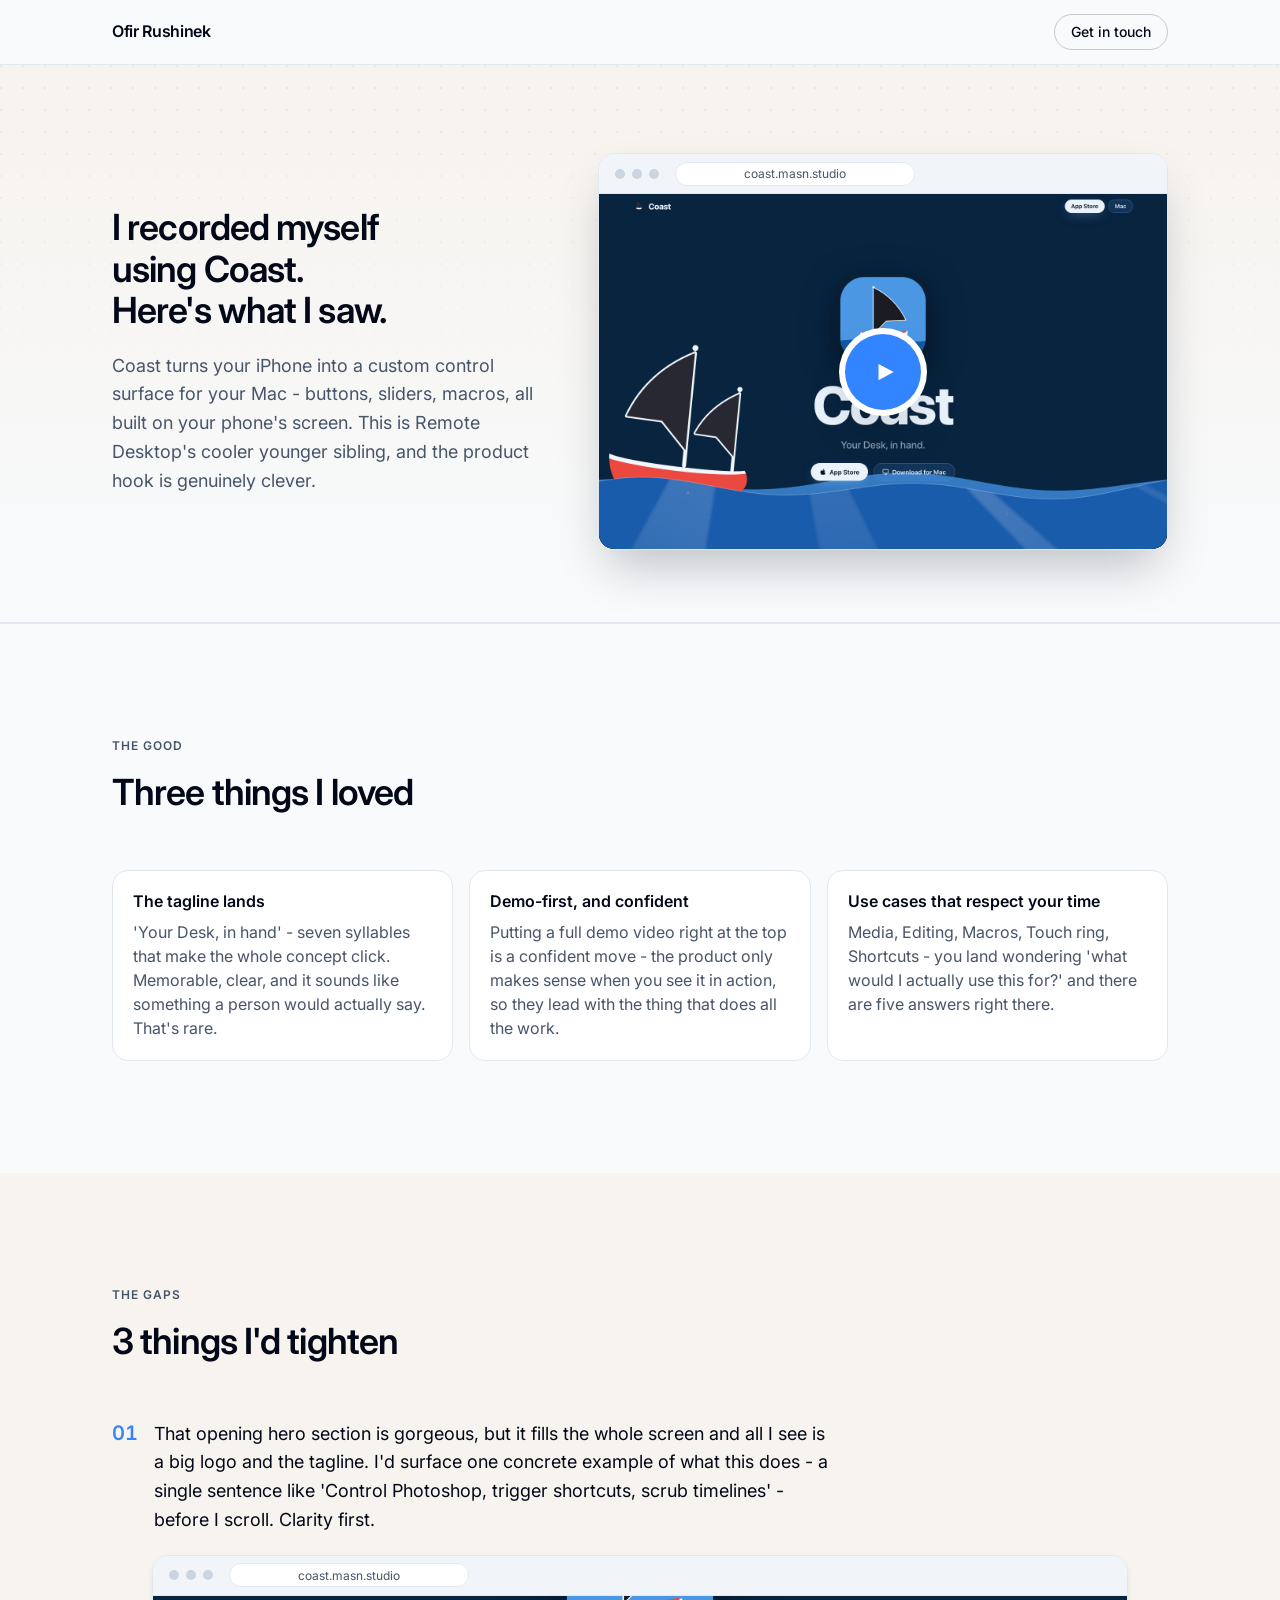
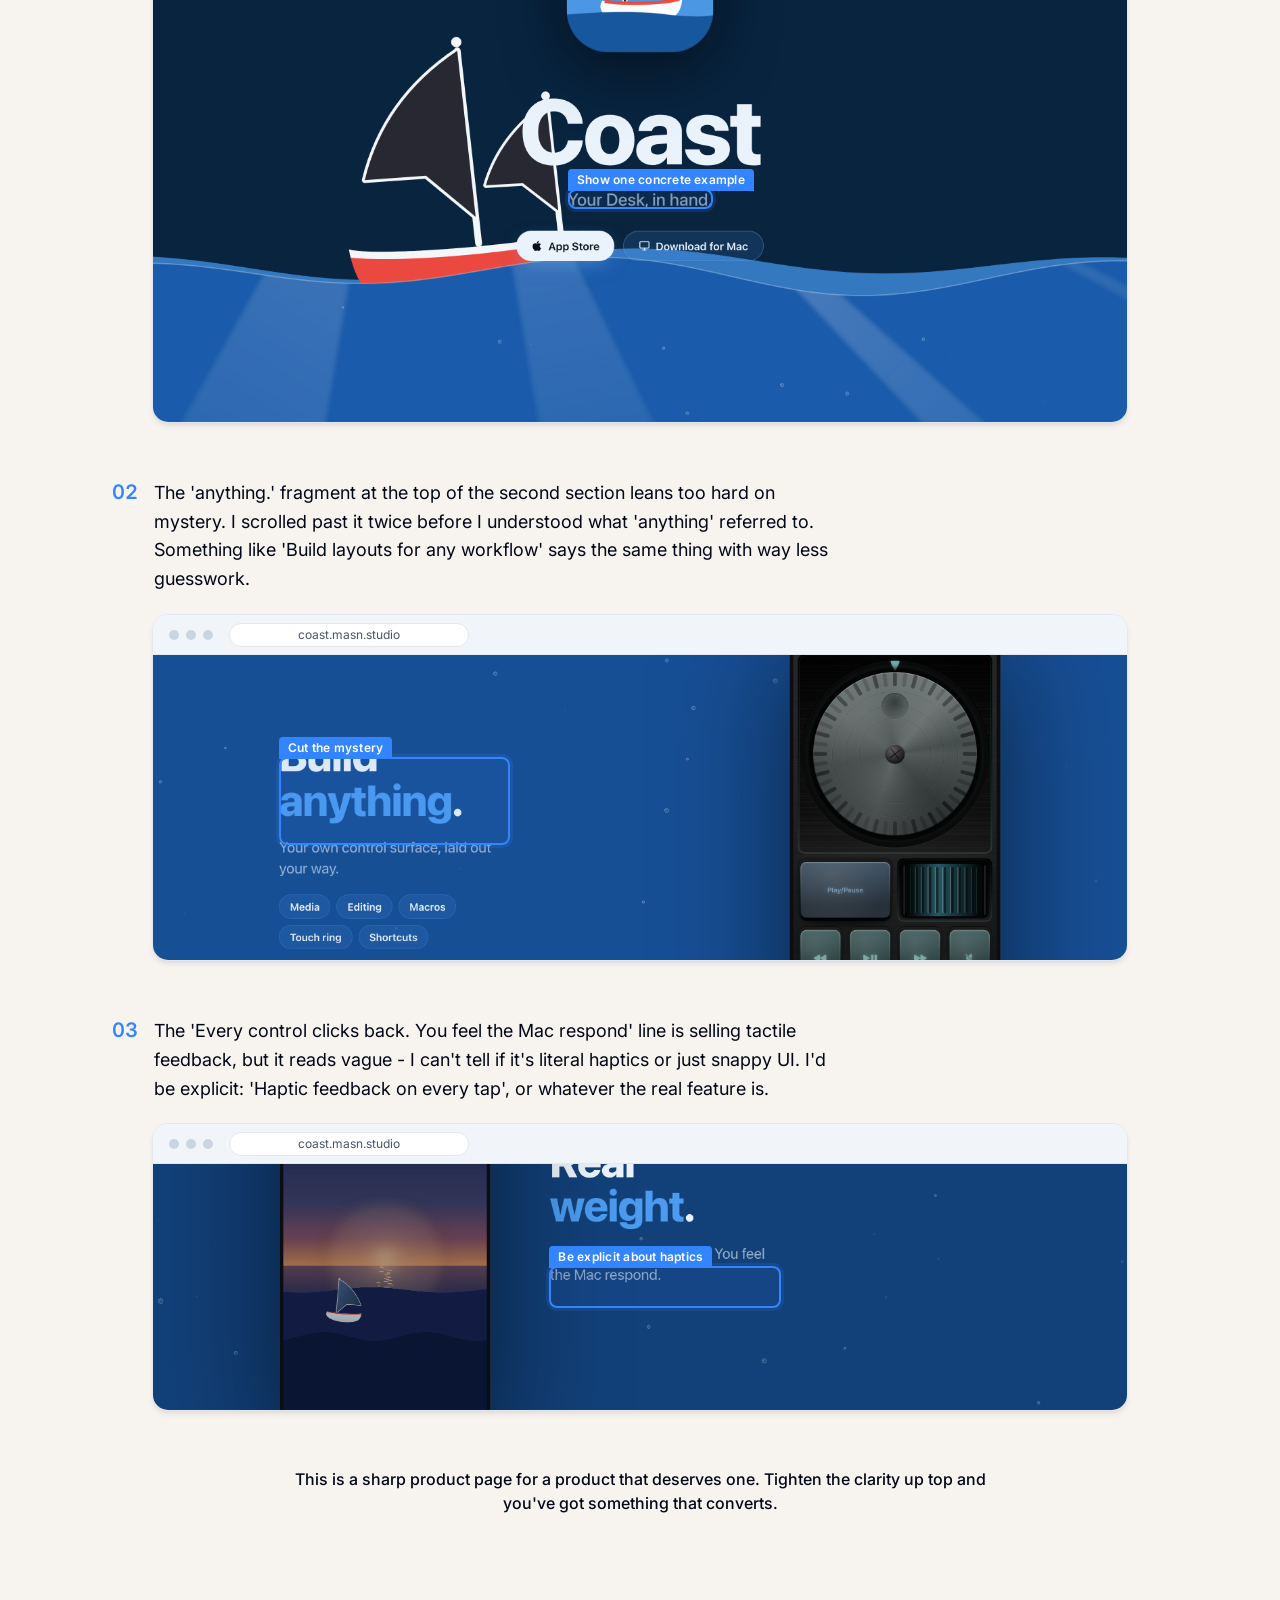
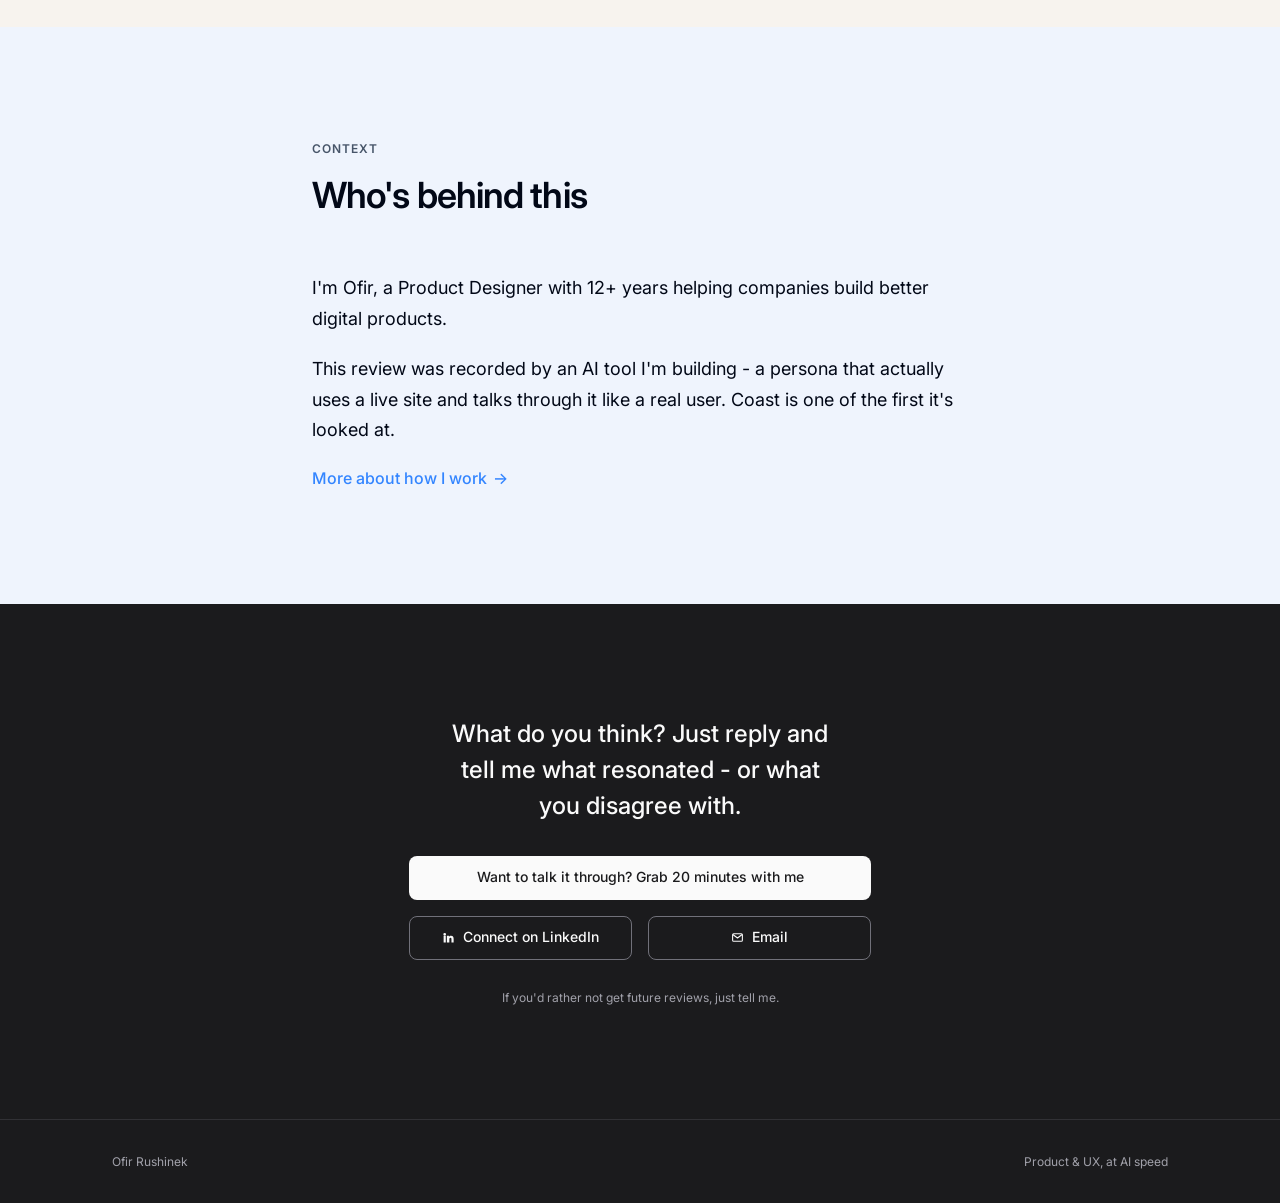
==== r/coast/index.html @ c217edcd "Add Coast UX review page (r/coast) - PersonAi outreach lead 3 Co-Authored-By: Claude Opus 4.8 <norep" ====
<!DOCTYPE html>
<html lang="en">
<head>
<meta charset="UTF-8">
<meta name="viewport" content="width=device-width, initial-scale=1.0">
<meta name="robots" content="noindex, nofollow">
<title>A UX review for Coast - Ofir Rushinek</title>
<meta name="description" content="I recorded myself using Coast. Three things working, three I'd tighten. A short UX review from Ofir Rushinek.">
<meta name="theme-color" content="#F8FAFC">
<link rel="preconnect" href="https://fonts.googleapis.com">
<link rel="preconnect" href="https://fonts.gstatic.com" crossorigin>
<!-- Inter: the Glimps design system typeface (design-system.md, sec. 2.1) -->
<link href="https://fonts.googleapis.com/css2?family=Inter:wght@400;500;600&display=swap" rel="stylesheet">
<!-- The one shared design system. This page adds NO new tokens - every value
     below comes from styles.css :root. -->
<link rel="stylesheet" href="/styles.css?v=202607281529">

<!-- ==========================================================================
     REVIEW-PAGE COMPOSITION (pixelsperson.com/r/<company>)
     Scoped, additive CSS. It composes existing components and tokens only:
       - .site-header / .site-footer / .section / .section-head / .eyebrow
         / .btn / .browser frame  reused as-is from styles.css
       - the annotation callout is built entirely from --accent, --radius-*,
         --shadow-*, --text-caption and color-mix on --accent. No raw hex,
         no new color, no new vocabulary. It reads as a Figma frame-selection:
         an accent-outlined region with a small filled label tag at its corner.
     ========================================================================== -->
<style>
/* ---- HERO (single column - no art variant of the main .hero) ------------- */
.review-hero {
  position: relative;
  padding: 88px 0 72px;
  background:
    linear-gradient(180deg, var(--tone-warm), var(--background)),
    var(--background);
  border-bottom: 1px solid var(--border);
}
.review-hero::before {
  content: "";
  position: absolute;
  inset: 0;
  background-image: var(--dots);
  background-size: 22px 22px;
  -webkit-mask-image: linear-gradient(180deg, #000 0%, transparent 70%);
          mask-image: linear-gradient(180deg, #000 0%, transparent 70%);
  pointer-events: none;
}
.review-hero .wrap { position: relative; }

/* Two-column hero: copy left, the maker's own homepage (browser-framed) right.
   Composes the existing .shot browser-frame vocabulary - no new tokens. */
.hero-grid {
  display: grid;
  grid-template-columns: minmax(0, 0.86fr) minmax(0, 1.14fr);
  gap: 56px;
  align-items: center;
}
.rh-copy { min-width: 0; }
.review-hero h1 {
  /* Sized to its OWN 430px copy column (0.86fr of the hero grid), not the main
     site hero's 52px. At 52px the unit "using <Company>." renders ~470px and
     cannot break cleanly inside 430px, which is the ragged wrap Ofir saw.
     Capped at --text-display (36px), floored at --text-h1 (24px) for phones -
     both existing tokens, zero new tokens. */
  font-size: clamp(var(--text-h1), 6vw, var(--text-display));
  line-height: 1.15;
  letter-spacing: -0.025em;
  font-weight: 600;
  margin: 0 0 20px;
  max-width: 22ch;
}
/* Deterministic headline break, company-name-independent:
   "using <Company>." is ONE unbreakable unit, so sentence 1 always resolves to
   "I recorded myself" / "using <Company>." - never a lone "using" or a lone
   name. The <br> in the markup then keeps "Here's what I saw." on its own line
   at every width. No reliance on text-wrap:balance (unreliable across the
   inline span). Holds for any name that fits the column at 36px (~24 chars). */
.review-hero h1 .hd-unit { white-space: nowrap; }
.review-hero .rh-sub {
  font-size: var(--text-body-lg);
  line-height: 1.6;
  color: var(--foreground-secondary);
  margin: 0;
}
/* review-hero-scoped names: styles.css already binds .hero-copy/.hero-art to
   grid-area on the main site's hero, so this page uses its own prefix. */
.rh-art { min-width: 0; }
.rh-art .shot { margin: 0; box-shadow: var(--shadow-2xl); }

/* HERO VIDEO: the maker's own homepage is the poster (still framed in the
   coast.masn.studio browser chrome), and pressing play reveals the review.
   Reuses the .shot browser frame + the click-to-play .player-ui composition
   below - no new tokens. home.png (2880x1800) and session-voiced.mp4 (1440x900)
   share the same 16:10 ratio, so cover never crops the poster. */
.hero-canvas { aspect-ratio: 16 / 10; background: var(--modal-bg); }
.hero-video {
  position: absolute; inset: 0;
  width: 100%; height: 100%;
  object-fit: cover;
  object-position: top center;
  background: var(--modal-bg);
  display: block;
}
/* No dark scrim at rest: the poster shows the maker's clean homepage exactly.
   The play button carries its own contrast (accent disc + white ring), so it
   reads on light imagery without washing the poster. */
.shot.is-playing .player-ui { opacity: 0; pointer-events: none; }

/* ---- THREE THINGS I LOVED: three clean tiles ----------------------------- */
/* A row of 3 equal cards, each carrying a title + description. No selection
   state, no preview, no annotation - just three clean statements. Reuses the
   .section-head / card vocabulary and existing type tokens. Zero new tokens. */
.tile-row {
  display: grid;
  grid-template-columns: repeat(3, minmax(0, 1fr));
  gap: 16px;
}
.tile {
  display: flex;
  flex-direction: column;
  gap: 8px;
  background: var(--card);
  border: 1px solid var(--border);
  border-radius: var(--radius-lg);
  padding: 20px;
}
.tile-title {
  font-size: var(--text-h3);
  font-weight: 600;
  line-height: 1.3;
  color: var(--foreground);
}
.tile-desc {
  font-size: var(--text-body);
  line-height: 1.5;
  color: var(--foreground-secondary);
}

/* ---- 3 THINGS I'D TIGHTEN: stacked annotated screenshots (centerpiece) --- */
.fix { margin-top: 56px; }
.fix:first-of-type { margin-top: 0; }
.fix-head {
  display: flex;
  align-items: baseline;
  gap: 16px;
  margin-bottom: 20px;
  max-width: 720px;
}
.fix-num {
  font-size: var(--text-h2);
  font-weight: 600;
  color: var(--accent);
  font-variant-numeric: tabular-nums;
  flex: none;
  line-height: 1.2;
}
/* Each tighten block renders the reviewer's single paragraph next to its number,
   then the annotated screenshot beneath. One paragraph per item - no secondary
   "why/fix" notes - so the fix-copy carries just the review sentence at
   --text-body-lg. Reuses existing type tokens only. */
.fix-copy p {
  margin: 0;
  font-size: var(--text-body-lg);
  line-height: 1.6;
  color: var(--foreground);
}
/* Closing verdict for the tighten section: one centred statement, one step down
   from the section h2, at --text-h3. Reuses existing type tokens - no new
   tokens, no new colour. */
.fix-closing {
  margin: 56px auto 0;
  max-width: 720px;
  text-align: center;
  font-size: var(--text-h3);
  font-weight: 500;
  line-height: 1.5;
  color: var(--foreground);
}

/* the screenshot frame reuses the .browser vocabulary (bar + shot). */
.shot {
  position: relative;
  background: var(--card);
  border: 1px solid var(--border);
  border-radius: var(--radius-lg);
  box-shadow: var(--shadow-md);
  overflow: hidden;
}
.shot-bar {
  display: flex;
  align-items: center;
  gap: 16px;
  height: 40px;
  padding: 0 16px;
  background: var(--tone-neutral);
  border-bottom: 1px solid var(--border);
}
.shot-dots { display: inline-flex; gap: 7px; flex: none; }
.shot-dots i {
  width: 10px; height: 10px;
  border-radius: var(--radius-full);
  background: var(--line);
}
.shot-url {
  flex: 1;
  max-width: 240px;
  height: 24px;
  display: inline-flex;
  align-items: center;
  justify-content: center;
  padding: 0 12px;
  background: var(--card);
  border: 1px solid var(--border);
  border-radius: var(--radius-full);
  font-size: var(--text-caption);
  color: var(--foreground-secondary);
}
.shot-canvas { position: relative; line-height: 0; }
.shot-canvas img { display: block; width: 100%; height: auto; }

/* THE ANNOTATION CALLOUT. Accent-outlined region + a filled corner label,
   the way a selected frame reads in Figma. Region fill and outer ring are
   color-mix on --accent so no raw color enters the page. */
.annot {
  position: absolute;
  border: 2px solid var(--accent);
  border-radius: var(--radius-md);
  background: color-mix(in srgb, var(--accent) 8%, transparent);
  box-shadow: 0 0 0 3px color-mix(in srgb, var(--accent) 14%, transparent);
}
.annot-label {
  position: absolute;
  top: 0;
  left: -2px;
  transform: translateY(-100%);
  display: inline-flex;
  align-items: center;
  height: 22px;
  padding: 0 9px;
  background: var(--accent);
  color: var(--primary-foreground);
  font-size: var(--text-caption);
  font-weight: 600;
  letter-spacing: 0.02em;
  white-space: nowrap;
  border-radius: var(--radius-sm) var(--radius-sm) 0 0;
}

/* ---- WHO'S BEHIND THIS ---------------------------------------------------- */
.who-body p {
  font-size: var(--text-body-lg);
  line-height: 1.7;
  color: var(--foreground);
  margin: 0 0 20px;
  max-width: 62ch;
}
.who-link {
  display: inline-flex;
  align-items: center;
  gap: 6px;
  font-size: var(--text-body);
  font-weight: 500;
  color: var(--accent);
  text-decoration: none;
}
.who-link:hover { text-decoration: underline; }

/* ---- CLICK-TO-PLAY OVERLAY (shared by the hero video) --------------------- */
/* The overlay is a real button: full-bleed click target over the poster. */
.player-ui {
  position: absolute; inset: 0;
  display: flex;
  flex-direction: column;
  align-items: center;
  justify-content: center;
  gap: 16px;
  z-index: 1;
  width: 100%;
  border: 0;
  margin: 0;
  padding: 0;
  background: transparent;
  -webkit-appearance: none;
          appearance: none;
  cursor: pointer;
  color: inherit;
  font: inherit;
  transition: opacity 160ms ease;
}
.play-btn {
  width: 76px; height: 76px;
  border-radius: var(--radius-full);
  background: var(--accent);
  display: inline-flex;
  align-items: center;
  justify-content: center;
  /* white ring (--card) separates the accent disc from any content behind it
     on a light poster; --shadow-2xl gives soft depth. Reads clearly with no
     scrim. No new tokens. */
  box-shadow: 0 0 0 6px var(--card), var(--shadow-2xl);
}
.play-btn svg { width: 26px; height: 26px; margin-left: 4px; }

/* ---- CLOSING CTA (dark, reuses the .contact surface family) --------------- */
/* Deliberate hierarchy, loudest to quietest:
     (1) .close-invite  - the reply invitation. It is TEXT, not a button, at the
         largest step on this surface (--text-h1), so it reads as an invitation
         to reply, not a click target.
     (2) the book-a-call button - PRIMARY, the SOLID variant (.btn-invert):
         --modal-text (#FAFAFA) fill, --modal-bg (#1B1B1D) text. This is the
         permanent main action, so it carries the loudest control weight on the
         block - the same white-on-dark primary the .contact surface uses.
     (3) the LinkedIn + Email buttons - SECONDARY, the OUTLINE variant
         (.btn-secondary), transparent fill over the dark band so the surface
         shows through, with a --modal-text-muted border and --modal-text label.
         Two real buttons in a row, one clear step below the solid primary.
     (4) .close-optout   - the quietest element: a fine-print opt-out note, but
         readable (--modal-text-secondary, ~7:1 on --modal-bg), not the near-
         invisible --modal-text-muted (4.0:1) it used before.
   Zero new tokens - .btn-invert, .btn-secondary and every colour here already
   exist in styles.css. */
.close-band { background: var(--modal-bg); }
.close-band .wrap { text-align: center; }
.close-invite {
  font-size: var(--text-h1);
  line-height: 1.5;
  color: var(--modal-text);
  margin: 0 auto;
  max-width: 26ch;
  font-weight: 500;
}
/* The column is fit-content and centred, and its children stretch to its width,
   so the solid primary and the secondary pair share ONE width and the whole
   block is centred as a group - identical to the main page's .contact-actions. */
.close-actions {
  display: flex;
  flex-direction: column;
  align-items: stretch;
  gap: 16px;
  width: fit-content;
  max-width: 100%;
  margin: 32px auto 0;
}
/* The two outline secondaries (LinkedIn + Email) sit in their own row beneath
   the solid primary as a 2-column equal grid: always the same width as each
   other, stretched to the shared width. Single column on narrow screens. */
.close-secondary {
  display: grid;
  grid-template-columns: 1fr 1fr;
  gap: 16px;
  width: 100%;
}
.close-optout {
  margin: 28px auto 0;
  font-size: var(--text-caption);
  line-height: 1.6;
  /* Was --modal-text-muted (#71717A, 4.0:1 on --modal-bg) - legible in theory
     but visually near-invisible as fine print. Stepped up to
     --modal-text-secondary (#A1A1AA, ~7:1) so it reads clearly, while still
     sitting a full step below the buttons as the quietest element. */
  color: var(--modal-text-secondary);
}

/* Dark-surface outline button + focus ring - same recolor precedent as
   .contact .btn-secondary in styles.css (one outline button, recoloured per
   surface, hover fills --modal-surface-hover instead of solid white so the
   primary/secondary hierarchy holds). The global focus ring (--ring #020817)
   is invisible on --modal-bg, so it is re-pointed to --modal-text here, exactly
   as the .contact surface already does. */
.close-band .btn-secondary {
  border-color: var(--modal-text-muted);
  color: var(--modal-text);
}
.close-band .btn-secondary:hover {
  background: var(--modal-surface-hover);
  border-color: var(--modal-text);
  color: var(--modal-text);
}
.close-band :focus-visible { outline-color: var(--modal-text); }

/* ---- RESPONSIVE ---------------------------------------------------------- */
@media (max-width: 860px) {
  /* hero art drops under the title, kept compact and left-aligned */
  .hero-grid { grid-template-columns: minmax(0, 1fr); gap: 36px; }
  .rh-art { max-width: 560px; }
}
@media (max-width: 620px) {
  .review-hero { padding: 64px 0 48px; }
  .hero-grid { gap: 28px; }
  .fix-head { flex-direction: row; gap: 12px; }
  .annot-label { height: 20px; font-size: 11px; padding: 0 7px; }
  /* tiles stack to a single column so the title + description stay readable */
  .tile-row { grid-template-columns: minmax(0, 1fr); gap: 12px; }
  /* the closing buttons stack full-width on phones, primary above the two
     secondaries in a single full-width column, matching the .contact action-row
     mobile treatment. width:auto lets the block fill the padded column. */
  .close-actions { align-items: stretch; gap: 12px; width: auto; }
  .close-secondary { grid-template-columns: 1fr; gap: 12px; }
  /* The book-a-call label is long; with the .btn default (white-space:nowrap +
     32px side padding) it exceeds the 288px content column at 320px. On narrow
     screens only, let it wrap and tighten the padding, keeping a 44px min tap
     height. Scoped to .close-band so the .btn component is unchanged elsewhere. */
  .close-band .btn {
    white-space: normal;
    height: auto;
    min-height: 44px;
    padding: 12px 24px;
    line-height: 1.3;
    text-align: center;
  }
}
</style>
</head>
<body>

<header class="site-header">
  <div class="wrap header-inner">
    <a class="wordmark" href="https://pixelsperson.com" style="text-decoration:none;color:inherit;">Ofir Rushinek</a>
    <a class="nav-cta" href="https://pixelsperson.com/#contact">Get in touch</a>
  </div>
</header>

<main>

<!-- ==========================================================================
     1. HEADER (personalized)
     ========================================================================== -->
<section class="review-hero">
  <div class="wrap">
    <div class="hero-grid">
      <div class="rh-copy">
        <h1>I recorded myself <span class="hd-unit">using Coast.</span><br>Here's what I saw.</h1>
        <p class="rh-sub">Coast turns your iPhone into a custom control surface for your Mac - buttons, sliders, macros, all built on your phone's screen. This is Remote Desktop's cooler younger sibling, and the product hook is genuinely clever.</p>
      </div>
      <div class="rh-art">
        <figure class="shot" id="reviewPlayer">
          <div class="shot-bar" aria-hidden="true">
            <span class="shot-dots"><i></i><i></i><i></i></span>
            <span class="shot-url">coast.masn.studio</span>
          </div>
          <div class="shot-canvas hero-canvas">
            <video class="hero-video" id="reviewVideo" playsinline preload="metadata"
                   poster="/assets/r/coast/home.png"
                   aria-label="The full UX review recording of Coast">
              <source src="/assets/r/coast/session-voiced.mp4" type="video/mp4">
              Your browser can't play embedded video.
              <a href="/assets/r/coast/session-voiced.mp4">Download the recording</a>.
            </video>
            <button type="button" class="player-ui" id="reviewPlay" aria-label="Play the review of Coast">
              <span class="play-btn" aria-hidden="true">
                <svg viewBox="0 0 24 24" fill="var(--primary-foreground)"><path d="M6 4.5v15l14-7.5z"/></svg>
              </span>
            </button>
          </div>
        </figure>
      </div>
    </div>
  </div>
</section>

<!-- ==========================================================================
     2. THREE THINGS I LOVED - three clean tiles (title + description).
     No preview, no selection, no annotations.
     ========================================================================== -->
<section class="section pillars">
  <div class="wrap">
    <div class="section-head">
      <p class="eyebrow">The good</p>
      <h2>Three things I loved</h2>
    </div>
    <div class="tile-row">
      <div class="tile">
        <span class="tile-title">The tagline lands</span>
        <span class="tile-desc">'Your Desk, in hand' - seven syllables that make the whole concept click. Memorable, clear, and it sounds like something a person would actually say. That's rare.</span>
      </div>
      <div class="tile">
        <span class="tile-title">Demo-first, and confident</span>
        <span class="tile-desc">Putting a full demo video right at the top is a confident move - the product only makes sense when you see it in action, so they lead with the thing that does all the work.</span>
      </div>
      <div class="tile">
        <span class="tile-title">Use cases that respect your time</span>
        <span class="tile-desc">Media, Editing, Macros, Touch ring, Shortcuts - you land wondering 'what would I actually use this for?' and there are five answers right there.</span>
      </div>
    </div>
  </div>
</section>

<!-- ==========================================================================
     3. THREE THINGS I'D TIGHTEN - the centerpiece.
     Each block = a real headless capture of coast.masn.studio with an
     accent-outlined region + corner label pointing at the exact area.
     ========================================================================== -->
<section class="section background">
  <div class="wrap">
    <div class="section-head">
      <p class="eyebrow">The gaps</p>
      <h2>3 things I'd tighten</h2>
    </div>

    <!-- Block 1: hero shows only logo + tagline -->
    <div class="fix">
      <div class="fix-head">
        <span class="fix-num">01</span>
        <div class="fix-copy">
          <p>That opening hero section is gorgeous, but it fills the whole screen and all I see is a big logo and the tagline. I'd surface one concrete example of what this does - a single sentence like 'Control Photoshop, trigger shortcuts, scrub timelines' - before I scroll. Clarity first.</p>
        </div>
      </div>
      <figure class="shot">
        <div class="shot-bar" aria-hidden="true">
          <span class="shot-dots"><i></i><i></i><i></i></span>
          <span class="shot-url">coast.masn.studio</span>
        </div>
        <div class="shot-canvas">
          <img src="/assets/r/coast/fix-hero.png" width="2880" height="1260" loading="lazy" decoding="async"
               alt="The Coast hero: a large boat logo and the 'Your Desk, in hand.' tagline above the App Store and Download for Mac buttons.">
          <span class="annot" style="left:42.6%;top:45.3%;width:14.9%;height:4.8%;">
            <span class="annot-label">Show one concrete example</span>
          </span>
        </div>
      </figure>
    </div>

    <!-- Block 2: the 'anything.' fragment -->
    <div class="fix">
      <div class="fix-head">
        <span class="fix-num">02</span>
        <div class="fix-copy">
          <p>The 'anything.' fragment at the top of the second section leans too hard on mystery. I scrolled past it twice before I understood what 'anything' referred to. Something like 'Build layouts for any workflow' says the same thing with way less guesswork.</p>
        </div>
      </div>
      <figure class="shot">
        <div class="shot-bar" aria-hidden="true">
          <span class="shot-dots"><i></i><i></i><i></i></span>
          <span class="shot-url">coast.masn.studio</span>
        </div>
        <div class="shot-canvas">
          <img src="/assets/r/coast/fix-anything.png" width="2880" height="902" loading="lazy" decoding="async"
               alt="The Coast 'Build anything.' section heading above 'Your own control surface, laid out your way.' and the Media, Editing, Macros, Touch ring, Shortcuts pills.">
          <span class="annot" style="left:12.9%;top:33.3%;width:23.8%;height:29.0%;">
            <span class="annot-label">Cut the mystery</span>
          </span>
        </div>
      </figure>
    </div>

    <!-- Block 3: the haptics line reads vague -->
    <div class="fix">
      <div class="fix-head">
        <span class="fix-num">03</span>
        <div class="fix-copy">
          <p>The 'Every control clicks back. You feel the Mac respond' line is selling tactile feedback, but it reads vague - I can't tell if it's literal haptics or just snappy UI. I'd be explicit: 'Haptic feedback on every tap', or whatever the real feature is.</p>
        </div>
      </div>
      <figure class="shot">
        <div class="shot-bar" aria-hidden="true">
          <span class="shot-dots"><i></i><i></i><i></i></span>
          <span class="shot-url">coast.masn.studio</span>
        </div>
        <div class="shot-canvas">
          <img src="/assets/r/coast/fix-haptics.png" width="2880" height="725" loading="lazy" decoding="async"
               alt="The Coast 'Real weight.' section with the line 'Every control clicks back. You feel the Mac respond.' beside a phone showing a sunset sailing scene.">
          <span class="annot" style="left:40.7%;top:41.4%;width:23.8%;height:17.3%;">
            <span class="annot-label">Be explicit about haptics</span>
          </span>
        </div>
      </figure>
    </div>

    <p class="fix-closing">This is a sharp product page for a product that deserves one. Tighten the clarity up top and you've got something that converts.</p>

  </div>
</section>

<!-- ==========================================================================
     4. WHO'S BEHIND THIS
     ========================================================================== -->
<section class="section who">
  <div class="wrap wrap-narrow">
    <div class="section-head">
      <p class="eyebrow">Context</p>
      <h2>Who's behind this</h2>
    </div>
    <div class="who-body">
      <p>I'm Ofir, a Product Designer with 12+ years helping companies build better digital products.</p>
      <p>This review was recorded by an AI tool I'm building - a persona that actually uses a live site and talks through it like a real user. Coast is one of the first it's looked at.</p>
      <a class="who-link" href="https://pixelsperson.com">More about how I work <span class="arrow" aria-hidden="true">&rarr;</span></a>
    </div>
  </div>
</section>

<!-- ==========================================================================
     5. SOFT CLOSE
     ========================================================================== -->
<section class="section close-band">
  <div class="wrap wrap-narrow">
    <p class="close-invite">What do you think? Just reply and tell me what resonated - or what you disagree with.</p>
    <div class="close-actions">
      <!-- BOOKING LINK (PRIMARY): Ofir's Calendly booking link. Solid white
           .btn-invert, on its own row. -->
      <a class="btn btn-invert" href="https://calendly.com/ofir-rushinek/productlab" target="_blank" rel="noopener">Want to talk it through? Grab 20 minutes with me</a>
      <!-- Two SECONDARY actions in a row beneath: transparent outline
           .btn-secondary on the dark band (LinkedIn + Email). -->
      <div class="close-secondary">
        <a class="btn btn-secondary" href="https://www.linkedin.com/in/ofirr/" target="_blank" rel="noopener noreferrer"><svg class="btn-ico" viewBox="0 0 24 24" fill="currentColor" aria-hidden="true"><path d="M4.98 3.5a2.5 2.5 0 1 1 0 5 2.5 2.5 0 0 1 0-5zM3 8.98h4V21H3zM9 8.98h3.83v1.64h.05c.53-1 1.84-2.06 3.79-2.06 4.05 0 4.8 2.67 4.8 6.14V21h-4v-5.44c0-1.3-.02-2.97-1.81-2.97-1.81 0-2.09 1.41-2.09 2.87V21H9z"/></svg>Connect on LinkedIn</a>
        <a class="btn btn-secondary" href="mailto:ofir.rushinek@gmail.com"><svg class="btn-ico" viewBox="0 0 24 24" fill="none" stroke="currentColor" stroke-width="2" stroke-linecap="round" stroke-linejoin="round" aria-hidden="true"><rect x="3" y="5" width="18" height="14" rx="2"/><path d="m4 7 8 6 8-6"/></svg>Email</a>
      </div>
    </div>
    <p class="close-optout">If you'd rather not get future reviews, just tell me.</p>
  </div>
</section>

</main>

<!-- Review player: click-to-play. At rest the video has NO native controls -
     only the poster (the maker's homepage) + the centered custom play button
     show. On first play the overlay hands off to native controls (scrubber,
     volume, fullscreen) so the viewer can drive playback; audio is on (not
     muted). No new tokens, no new markup vocabulary - the overlay is the same
     .player-ui composition. -->
<script>
(function () {
  var wrap = document.getElementById("reviewPlayer");
  var video = document.getElementById("reviewVideo");
  var btn = document.getElementById("reviewPlay");
  if (!wrap || !video || !btn) return;

  // Enable the native control bar only once playback has begun, so the at-rest
  // state stays poster + custom play button with no bottom control strip.
  function enableControls() { video.controls = true; }

  function start() {
    wrap.classList.add("is-playing");
    enableControls();
    var p = video.play();
    if (p && typeof p.catch === "function") { p.catch(function () {}); }
  }
  btn.addEventListener("click", start);
  video.addEventListener("play", function () {
    wrap.classList.add("is-playing");
    enableControls();
  });
})();
</script>

<footer class="site-footer">
  <div class="wrap footer-inner">
    <p>Ofir Rushinek</p>
    <p>Product &amp; UX, at AI speed</p>
  </div>
</footer>

</body>
</html>
---- styles.css ----
/* ==========================================================================
   pixelsperson.com - Ofir Rushinek / AI Product Acceleration Sprint
   Visual system: Glimps Design System v0.2 (see competitor-glimpse-tracker/design-system.md)
   Static page. No build step. No framework. Tokens mirrored by hand from
   Glimps src/index.css (HSL -> hex) so this file stays dependency free.

   Round 2 (2026-07-22): reading contrast raised, three-tone atmosphere palette
   added, illustrative motifs introduced. See section 1 notes.

   Round 3 (2026-07-22): BACKGROUND section added (see section 6.5). No new
   tokens, no new visual vocabulary - the section is built entirely out of
   components that already existed on this page. Section rhythm re-checked:
   hero warm-wash / pillars background / background warm / who cool /
   offer background / proof warm / contact dark. No adjacent pair of sections
   shares a background.

   Round 4 (2026-07-22): hero rebuilt as two equal columns above 1120px and
   given an animated graphic (section 5.5); one shared agent mark introduced
   and <use>d in four places (section 3); Background cut back and its two
   columns bound together (section 6.5); the three doors given a family of
   illustrations and shorter copy (section 7). Still zero new tokens: every
   value on this page comes from the token block below. The section rhythm is
   unchanged, so the no-adjacent-repeat check above still holds.
   ========================================================================== */

/* --------------------------------------------------------------------------
   1. TOKENS
   -------------------------------------------------------------------------- */
:root {
  /* --- Color: light surface (Glimps default mode) --- */
  --background: #F8FAFC;          /* Glimps --background  210 40% 98%   */
  --foreground: #020817;          /* Glimps --foreground  222.2 84% 4.9% */
  --card: #FFFFFF;                /* Glimps --card        0 0% 100%     */
  --secondary: #F1F5F9;           /* Glimps --secondary   210 40% 96.1% */
  --secondary-foreground: #0F172A;/* Glimps --secondary-foreground      */
  --muted: #F1F5F9;               /* Glimps --muted                     */
  --muted-foreground: #64748B;    /* Glimps --muted-foreground          */
  --border: #E2E8F0;              /* Glimps --border      214.3 31.8% 91.4% */
  --primary: #000000;             /* Glimps --primary     0 0% 0%       */
  --primary-foreground: #FFFFFF;  /* Glimps --primary-foreground        */
  --accent: #3385FF;              /* Glimps --accent      216 100% 60%  */
  --ring: #020817;                /* Glimps --ring                      */

  /* --- ADDED, round 2: reading-contrast token ------------------------------
     Glimps ships only two usable light-surface text values, --foreground
     (#020817, 19.4:1 on --background) and --muted-foreground (#64748B,
     4.7:1). Round 1 used --muted-foreground for body prose, which is the
     low-contrast grey Ofir rejected. The gap between the two is too big to
     hold a three-level text hierarchy, so one intermediate step is added.

     #475569 is Slate-600, the exact next step in the same Tailwind slate
     ramp that --muted-foreground (Slate-500) and --secondary-foreground
     (~Slate-900) already come from. 7.7:1 on --background: AA for body text
     at any size, AAA for large text.

     RULE ON THIS PAGE:
       --foreground            -> every heading and every paragraph of prose
       --foreground-secondary  -> supporting one-liners and small meta text
       --muted-foreground      -> NOT used for anything a visitor reads
                                  (kept defined only for token lineage)          */
  --foreground-secondary: #475569;

  /* --- ADDED, round 2: three-tone atmosphere -------------------------------
     Near-monochrome, carried across the whole page as surfaces only. These
     are never used for text and never for strokes.
       tone 1 = neutral (the existing Glimps --secondary)
       tone 2 = cool    (--accent, desaturated to a wash)
       tone 3 = warm    (paper, the only warm value in the system)              */
  --tone-neutral: #F1F5F9;
  --tone-cool: #EFF4FD;
  --tone-warm: #F7F3EE;
  --accent-wash: rgb(51 133 255 / 0.06);

  /* --- ADDED, round 2: line-work tokens ------------------------------------
     #CBD5E1 (Slate-300) was hardcoded twice in round 1 (.door:hover and
     .stage:hover border-color). Tokenized here and reused by the SVG art so
     the illustrations and the UI share one stroke vocabulary.                  */
  --line: #CBD5E1;                /* Slate-300 - structural strokes, hover borders */
  --line-strong: #94A3B8;         /* Slate-400 - emphasis strokes                  */

  /* --- Color: Dark Overlay Surface (Glimps --modal-* family, design-system.md sec.3)
         The one named dark pattern in Glimps. Reused here for the agent-system
         diagram and for the full-bleed contact close. --- */
  --modal-bg: #1B1B1D;            /* Glimps --modal-bg             240 5% 11%  */
  --modal-surface: #27272A;       /* Glimps --modal-surface        240 4% 16%  */
  --modal-surface-hover: #313135; /* Glimps --modal-surface-hover  240 4% 20%  */
  --modal-border: #313135;        /* Glimps --modal-border         240 4% 20%  */
  --modal-text: #FAFAFA;          /* Glimps --modal-text           0 0% 98%    */
  --modal-text-secondary: #A1A1AA;/* Glimps --modal-text-secondary 240 5% 65%  */
  --modal-text-muted: #71717A;    /* Glimps --modal-text-muted     240 4% 46%  */

  /* --- Radius: Glimps canonical 8px-grid scale (design-system.md sec.4) --- */
  --radius-xs: 2px;
  --radius-sm: 4px;
  --radius-md: 8px;    /* buttons, inputs, small tiles */
  --radius-lg: 16px;   /* cards, panels */
  --radius-xl: 32px;   /* reserved */
  --radius-full: 9999px;

  /* --- Shadows: Glimps scale (design-system.md sec.7) --- */
  --shadow-sm: 0 1px 2px 0 rgb(2 8 23 / 0.05);
  --shadow-md: 0 4px 6px -1px rgb(2 8 23 / 0.08), 0 2px 4px -2px rgb(2 8 23 / 0.06);
  --shadow-2xl: 0 25px 50px -12px rgb(2 8 23 / 0.25);

  /* --- Type: Glimps scale (design-system.md sec.2.2).
         --text-hero is the ONE added step: Glimps tops out at 36px Display and
         has no marketing surface. Raised in round 2 from a 42px ceiling to 52px
         so the hero carries the page. Everything else is on-scale.
         The h1's second sentence is NOT a token: it is 0.65 of whatever this
         resolves to, floored at --text-h1. See .hero-title .line-2. --- */
  --text-hero: clamp(30px, 4.9vw, 52px);
  --text-display: 36px;
  --text-h1: 24px;
  --text-h2: 20px;
  --text-h3: 16px;
  --text-body-lg: 18px;
  --text-body: 16px;
  --text-sm: 14px;
  --text-caption: 12px;

  /* --- Layout: Glimps uses max-w-7xl (1280px) for grid surfaces.
         1120 / 720 are added reading-width variants for prose. --- */
  --container: 1120px;
  --container-narrow: 720px;
  --pad-x: 16px;        /* Glimps px-4  */
  --pad-x-lg: 32px;     /* Glimps md:px-8 */

  /* --- Motion: Glimps default (design-system.md sec.8) --- */
  --ease: cubic-bezier(0, 0, 0.2, 1);   /* ease-out */
  --dur: 200ms;

  /* --- Texture: the one repeating background pattern on the page.
         Used on the hero and the contact close only. --- */
  --dots: radial-gradient(circle at 1px 1px, rgb(2 8 23 / 0.055) 1px, transparent 0);
  --dots-dark: radial-gradient(circle at 1px 1px, rgb(250 250 250 / 0.055) 1px, transparent 0);
}

/* --------------------------------------------------------------------------
   2. BASE
   -------------------------------------------------------------------------- */
*,
*::before,
*::after { box-sizing: border-box; }

html {
  scroll-behavior: smooth;
  -webkit-text-size-adjust: 100%;
}

body {
  margin: 0;
  font-family: 'Inter', ui-sans-serif, system-ui, -apple-system, BlinkMacSystemFont, 'Segoe UI', sans-serif;
  font-feature-settings: "rlig" 1, "calt" 1;
  font-size: var(--text-body);
  line-height: 1.6;
  color: var(--foreground);
  background: var(--background);
  -webkit-font-smoothing: antialiased;
  -moz-osx-font-smoothing: grayscale;
}

h1, h2, h3, h4 {
  margin: 0;
  font-weight: 600;                /* deliberate: no 700 anywhere on this page */
  letter-spacing: -0.025em;        /* Glimps tracking-tight */
  line-height: 1.2;
  color: var(--foreground);
}

p { margin: 0 0 16px; }
p:last-child { margin-bottom: 0; }

a { color: inherit; }

img { display: block; max-width: 100%; height: auto; }

:focus-visible {
  outline: 2px solid var(--ring);
  outline-offset: 2px;
  border-radius: var(--radius-sm);
}

/* --------------------------------------------------------------------------
   3. LAYOUT PRIMITIVES
   -------------------------------------------------------------------------- */
.wrap {
  width: 100%;
  max-width: var(--container);
  margin: 0 auto;
  padding: 0 var(--pad-x);
}

.wrap-narrow { max-width: var(--container-narrow); }

.section { padding: 112px 0; }

/* Section rhythm: the three tones alternate, so no adjacent pair of sections
   shares a background. That alternation replaces round 1's hairline dividers,
   which were what made the page read as a technical document. */
.pillars    { background: var(--background); border-top: 1px solid var(--border); }
.background { background: var(--tone-warm); }
.who        { background: var(--tone-cool); }
.offer      { background: var(--background); }
.proof      { background: var(--tone-warm); }
.contact    { background: var(--modal-bg); }

.section-head { margin-bottom: 56px; max-width: 720px; }

.section h2 {
  font-size: var(--text-display);
  margin: 0 0 16px;
}

.section-sub {
  font-size: var(--text-body-lg);
  line-height: 1.6;
  color: var(--foreground);
  max-width: 60ch;
  margin: 0;
}

/* Small uppercase label. The only remaining use of a lighter text value on the
   light surface, and it is a label, not reading text. */
.eyebrow {
  font-size: var(--text-caption);
  font-weight: 600;
  letter-spacing: 0.08em;
  text-transform: uppercase;
  color: var(--foreground-secondary);
  margin: 0 0 16px;
}

/* Glimps .badge-new pattern: rounded-full pill */
.badge {
  display: inline-flex;
  align-items: center;
  gap: 6px;
  border-radius: var(--radius-full);
  padding: 3px 12px;
  font-size: var(--text-caption);
  font-weight: 600;
  letter-spacing: 0.04em;
  text-transform: uppercase;
  background: var(--tone-neutral);
  color: var(--secondary-foreground);
}

/* Accent-dot variant. Same grammar as .hub-badge on the dark surface: the dot
   carries the accent, the label stays near-black. Deliberately NOT the
   accent-on-accent-wash form used in Glimps .badge-new - #3385FF text on a
   near-white fill is 3.3:1, which fails AA at 12px. The dot is decorative, so
   it can be accent without owing a contrast ratio. */
.badge-dot::before {
  content: "";
  width: 6px;
  height: 6px;
  border-radius: var(--radius-full);
  background: var(--accent);
  flex: none;
}

/* --- THE AGENT MARK (added round 4) ---------------------------------------
   One glyph, defined once as an SVG symbol at the top of index.html and
   <use>d in four places: the hero animation's prompt rows, the pillar-2 art,
   the third door illustration and the contact close. It draws entirely in
   currentColor, so the only thing each surface has to declare is a color.

   This replaced the anonymous 2.5px dot that used to sit in the pillar-2 and
   contact node pills. Those two surfaces were already using the identical
   pill vocabulary, so changing one and not the other would have split the
   node language in half - they move together.                                */
.sprite {
  position: absolute;
  width: 0;
  height: 0;
  overflow: hidden;
}

.agent-mark {
  width: 12px;
  height: 13px;
  flex: none;
  color: var(--line-strong);
}

.pillar-art svg    { color: var(--line-strong); }
.door-art svg      { color: var(--line-strong); }
.contact-motif svg { color: var(--modal-text-muted); }

/* --------------------------------------------------------------------------
   4. HEADER
   -------------------------------------------------------------------------- */
.site-header {
  position: sticky;
  top: 0;
  z-index: 20;
  background: color-mix(in srgb, var(--background) 82%, transparent);
  backdrop-filter: blur(12px);
  -webkit-backdrop-filter: blur(12px);
  border-bottom: 1px solid var(--border);
}

.header-inner {
  display: flex;
  align-items: center;
  justify-content: space-between;
  gap: 16px;
  height: 64px;
}

.wordmark {
  font-size: var(--text-h3);
  font-weight: 600;
  letter-spacing: -0.02em;
}

/* Glimps header icon-button family (design-system.md sec.10.3):
   h-9 (36px), rounded-full, 1px border at 20% foreground, transparent bg. */
.nav-cta {
  display: inline-flex;
  align-items: center;
  height: 36px;
  padding: 0 16px;
  font-size: var(--text-sm);
  font-weight: 500;
  text-decoration: none;
  border: 1px solid rgb(2 8 23 / 0.2);
  border-radius: var(--radius-full);
  background: transparent;
  transition: background var(--dur) var(--ease), border-color var(--dur) var(--ease);
  white-space: nowrap;
}

.nav-cta:hover {
  background: var(--muted);
  border-color: var(--foreground);
}

/* --------------------------------------------------------------------------
   5. HERO
   -------------------------------------------------------------------------- */
.hero {
  position: relative;
  overflow: hidden;
  padding: 128px 0 104px;
  /* warm tone, fading out downward, over the dot texture */
  background:
    var(--dots),
    linear-gradient(to bottom, var(--tone-warm) 0%, var(--background) 78%);
  background-size: 24px 24px, auto;
}

.hero::after {                     /* soft cool bloom behind the motif */
  content: "";
  position: absolute;
  top: -160px;
  right: -120px;
  width: 640px;
  height: 640px;
  border-radius: var(--radius-full);
  background: radial-gradient(circle, rgb(51 133 255 / 0.07) 0%, transparent 62%);
  pointer-events: none;
}

.hero-inner { position: relative; z-index: 1; }

/* --- HERO PROPORTIONS (round 6) ------------------------------------------
   Ofir, round 6: "It will be nice if the text occupies more space out of the
   width, so the animation will be a bit narrower."

   This supersedes round 4's two equal 492px columns. The 1120px container at
   32px padding leaves 1056px of content, minus the 72px gutter = 984px to
   share. The graphic column is now pinned at 440px and the copy column takes
   the remainder, a constant 544px. Because the container is capped, both are
   identical at every width from 1120px up - the columns never drift, exactly
   like the round-2 motif channel. Against a 1440px viewport that is 37.8%
   copy / 30.6% graphic.

   WHY 440px IS THE FLOOR, AND WHY IT IS EXPRESSED AS A FIXED TRACK RATHER
   THAN A RATIO. The wireframe's viewBox is 440 units wide, so at a 440px
   column it draws at exactly x1.000: every value in that SVG renders at the
   size it was authored at. Its 1-unit hairlines are exactly 1px, its 7-unit
   rail bars exactly 7px, its 5-unit tile bars exactly 5px, and the HTML
   prompt bar below it can be an integer 7px and be genuinely the same object
   as a rail bar rather than approximately one (see .bp-bar).

   Below 440px the drawing is being reduced: the hairlines go sub-pixel and
   the 5px tile bars fall to 4.5px and under, which is the point where the
   surface stops looking drawn and starts looking soft. Renders at 460 / 440 /
   420 / 400 / 380 / 360 / 340 were compared before choosing. It still reads
   as a product screen well below 440 - the stop is not "it breaks here", it
   is "this is the last width at which the drawing is at its authored size and
   the two bar systems are exactly equal". Going narrower buys the copy column
   40px and costs that. Not worth it.

   Split at 1120px rather than scaling the columns down: below that the
   container stops being capped and a two-column hero would squeeze both the
   headline and the graphic at the same time. Stacked is better there.

   The credibility strip spans the full width beneath both columns - three
   inline credentials cannot hold together in 544px either.                   */
@media (min-width: 1120px) {
  .hero-inner {
    display: grid;
    grid-template-columns: minmax(0, 1fr) 440px;
    grid-template-areas:
      "copy art"
      "cred cred";
    column-gap: 72px;
    align-items: center;
  }

  .hero-copy { grid-area: copy; }
  .hero-art  { grid-area: art; }
  .cred-bar  { grid-area: cred; }
}

.hero-title {
  font-size: var(--text-hero);
  line-height: 1.1;
  margin: 0 0 28px;
}

/* Two deliberate lines. Each sentence is its own block, so the two never
   interleave. Round 1 constrained the whole h1 with max-width:17ch and let
   the browser break wherever it landed, which is what produced the ragged
   one-word drop. Breaks are now explicit (see .hero-br); text-wrap:balance
   is kept only as insurance if the copy is later changed. */
/* Sentence-per-line headline treatment. Rule established on the h1 in round 2
   and reused by the Background h2 in round 3: let the browser wrap INSIDE a
   sentence, never between two. text-wrap:balance is insurance only, it cannot
   be relied on (Chrome drops it on any line containing an inline element). */
h1 .line,
h2 .line {
  display: block;
  text-wrap: balance;
}

/* ROUND 6 - THE SECOND SENTENCE STEPS DOWN.
   Ofir: "I want the text below to be a bit smaller. Therefore it will be more
   balanced, and the title will have more focus."

   The step is a RATIO, not a second type token: 0.65em resolves against the
   h1's own computed size, so the relationship between the two sentences is
   identical at every viewport and survives any future change to --text-hero
   without a second clamp to keep in sync. Same pattern the page already uses
   for .ai-mark's 0.42em highlight and 0.06em padding - a value that only
   means anything relative to the type it sits on.

   0.65 rather than a gentler step because the brief asked for an obvious
   hierarchy, and because it is what lets the sentence sit UNBROKEN on one
   line in the 544px column (480px + 6% fallback = 508px). A 0.8 step would
   have forced it back onto two lines and the headline would have read as two
   equal stanzas again.
   At 52px that is 33.8px, i.e. 52 / 33.8 / 18 down the hero. Weight already
   differs too (600 vs 400), so the hierarchy is carried on two axes.

   THE FLOOR IS A TOKEN, NOT AN INVENTED NUMBER. Pure em would keep shrinking
   with the clamp: at the 30px bottom of --text-hero, 0.65em is 19.5px, which
   is level with the 18px hero sub and the step stops meaning anything. Held
   at --text-h1 (24px), the smallest headline step on the scale, so on a phone
   the ratio compresses to ~0.8 - which is correct behaviour. There is not
   room for a 35% size step inside a 328px padded column.

   THE MARGIN IS NOT OPTICAL PADDING, IT REPAIRS A REVERSED GAP. Line-height
   is a multiple of font size, so once sentence two is 0.65em its leading
   collapses to 0.65 of sentence one's. The first render came out with 58px
   between the two WRAPPED lines of sentence one and only 43px between the two
   SENTENCES - a break inside a sentence reading as a bigger pause than the
   break between them, which is why it looked crowded. 0.5em, i.e. half a line
   of the SMALLER type (margin em resolves against this element's own size,
   not the h1's), adds 17px and puts the between-sentence gap back above the
   within-sentence one. Set in em rather than px so it stays proportional
   instead of becoming a fixed lump under a 30px headline on a phone. */
.hero-title .line-2 {
  font-size: max(var(--text-h1), 0.65em);
  font-weight: 400;
  margin-top: 0.5em;
}

/* Both breaks are off by default. .hero-br (sentence 1) comes back below
   620px AND at 1120px and up, where the copy column is a constant 544px and
   the 829px sentence has to break. .hero-br-narrow (sentence 2) comes back
   below 620px only: at 0.65em the sentence clears 544px unbroken, so forcing
   a break there would cost the headline its 2-heavy-lines-plus-1-light-line
   shape for nothing. */
.hero-br,
.hero-br-narrow { display: none; }

/* The AI signal, made visual: a highlight that sits behind the text baseline
   rather than an inline color change. Keeps the headline black. */
.ai-mark {
  font-style: normal;
  position: relative;
  white-space: nowrap;
  background-image: linear-gradient(to bottom, var(--accent-wash), var(--accent-wash));
  background-repeat: no-repeat;
  background-position: 0 100%;
  background-size: 100% 0.42em;
  box-shadow: inset 0 -2px 0 0 var(--accent);
  padding: 0 0.06em;
}

.hero-sub {
  font-size: var(--text-body-lg);
  line-height: 1.65;
  color: var(--foreground);
  max-width: 58ch;
  margin: 0 0 40px;
}

/* Button row. ONE definition for every action row on the page (hero, contact),
   so the gap between two actions can never drift between sections. Alignment is
   the only thing each surface sets for itself. */
.hero-actions,
.contact-actions {
  display: flex;
  flex-wrap: wrap;
  align-items: center;
  gap: 24px;
}

/* Buttons: Glimps default variant, size lg. Radius 8px, NOT a pill.
   (design-system.md sec.4.2 + 10.2) */
.btn {
  display: inline-flex;
  align-items: center;
  justify-content: center;
  gap: 8px;
  height: 44px;
  padding: 0 32px;
  border: 1px solid transparent;
  border-radius: var(--radius-md);
  font-family: inherit;
  font-size: var(--text-sm);
  font-weight: 500;
  text-decoration: none;
  white-space: nowrap;
  cursor: pointer;
  transition: background var(--dur) var(--ease), color var(--dur) var(--ease),
              border-color var(--dur) var(--ease);
}

.btn-primary {
  background: var(--primary);
  color: var(--primary-foreground);
}

.btn-primary:hover { background: rgb(0 0 0 / 0.9); }

/* Outline variant. Same vocabulary as the outlined secondary button already
   established in the Glimps email templates (session 23): transparent fill,
   1px black border, black text, 8px radius. */
.btn-secondary {
  background: transparent;
  border-color: var(--foreground);
  color: var(--foreground);
}

.btn-secondary:hover {
  background: var(--foreground);
  color: var(--primary-foreground);
}

/* Inverted, for the dark contact surface. */
.btn-invert {
  background: var(--modal-text);
  color: var(--modal-bg);
}

.btn-invert:hover { background: var(--primary-foreground); }

.btn .arrow { transition: transform var(--dur) var(--ease); }
.btn:hover .arrow { transform: translateX(2px); }

/* Flat leading glyph inside a button (LinkedIn, mail). A fixed square just
   under the type size, flex:none so it never distorts, colour inherited via
   currentColor so it always matches the label. 13px is an 11/12 ratio applied
   to the 14px button label, i.e. the label's cap band. The .btn's own 8px gap spaces it from the label - no extra
   margin. Used by the two dark-close secondary buttons on both the main and the
   templateson pages, so it lives here rather than in either page's scoped CSS. */
.btn-ico {
  width: 13px;
  height: 13px;
  flex: none;
}

/* Credibility strip. Two labelled groups - employers and mentoring platforms -
   anchored to opposite ends of a full-width row: "Worked at" hugs the left
   edge, "Mentoring at" hugs the right, and the negative space falls in the
   MIDDLE so the strip reads as one balanced bar spanning the page rather than
   a clump on the left. The full-width border-top rule ties the two clusters
   together, so the calm middle gap reads as intentional letterhead spacing,
   not as two disconnected islands. justify-content:space-between does the
   anchoring; the 56px column gap is only the floor for the moment before they
   wrap. When they wrap (below ~620px) each group is alone on its line and
   space-between leaves it left-aligned, so the two stack cleanly. The eyebrow
   labels keep the two kinds of credential from reading as one pile.
   Padding-top 32px (was 24) and the wider name gaps below give the strip air
   so it does not read as packed text under a title. */
.cred-bar {
  display: flex;
  flex-wrap: wrap;
  justify-content: space-between;
  gap: 24px 56px;
  margin: 72px 0 0;
  padding: 32px 0 0;
  border-top: 1px solid var(--border);
}

.cred-group {
  display: flex;
  flex-direction: column;
  gap: 12px;
}

/* .eyebrow carries a 16px bottom margin meant for section heads; here the
   group's own 12px gap sets the label-to-names distance instead. */
.cred-label {
  margin: 0;
}

.cred-list {
  list-style: none;
  display: flex;
  flex-wrap: wrap;
  gap: 12px 40px;
  margin: 0;
  padding: 0;
}

.cred-bar li {
  display: flex;
  flex-direction: column;
  gap: 2px;
}

.cred-bar strong {
  font-size: var(--text-sm);
  font-weight: 600;
}

.cred-bar span {
  font-size: var(--text-caption);
  font-weight: 500;
  color: var(--foreground);
}

/* Third tier: tenure and sector. The only value on this strip that is allowed
   to drop below --foreground, because it is meta, not a claim. */
.cred-bar .cred-meta {
  font-weight: 400;
  color: var(--foreground-secondary);
}

/* --------------------------------------------------------------------------
   5.5 THE HERO GRAPHIC (added round 4)

   A wireframe surface that rebuilds itself as direction is typed at it, on a
   continuous loop. Pure CSS keyframes over inline SVG: no JavaScript, no
   library, no build step.

   ONE MASTER TIMELINE, 14s, three beats. Every keyframe percentage below is
   read off this table, so retiming the whole thing means editing this comment
   and the percentages, not reverse engineering them:

      %      s     what happens
     ----   ----   ---------------------------------------------------------
      3-6    0.4    prompt row 1 fades up
      6-10   0.9    bar A types on, left to right
     10-12.5 1.4    bar B types on (the row's second, shorter line)
     14-18   2.0    accent hairline sweeps the surface  (the "thinking" beat)
     19-22   2.7    BEAT 1: heading expands, two nav rows appear
     28-31   3.9    prompt row 2 fades up
     31-35   4.3    bar A types on
     35-37.5 4.9    bar B types on
     39-43   5.5    sweep
     44-47   6.2    BEAT 2: tiles duplicate into a second row, heights drop
     53-56   7.4    prompt row 3 fades up
     56-60   7.8    bar A types on
     60-62.5 8.4    bar B types on
     64-68   9.0    sweep
     69-72   9.7    BEAT 3: column widths shift, one tile is flagged, pin and
                    status chip appear
     72-87  10.1    hold, fully composed
     87-90  12.2    prompts clear
     89-96  12.5    surface eases back to base
     96-100 13.4    at rest, ready to loop

   WHY NOTHING HERE CAN CAUSE LAYOUT SHIFT: the SVG has a fixed viewBox and
   therefore a fixed intrinsic ratio, so every geometry change happens inside
   its own coordinate space and never reaches document layout. All three
   prompt rows are permanently in the flow at full height from first paint and
   only their opacity changes, so the stack never grows or shrinks.

   ROUND 5: the prompt rows lost their literal sentences and became skeleton
   bars. Everything above is unchanged - same 14s, same three beats, same
   cause and effect - only what fades up and types on changed. See the
   .bp-bar block below for why.

   PROPERTY CHOICE: geometry is animated with `width` / `height` (SVG geometry
   presentation attributes are real CSS properties, so the corner radii stay
   circular instead of being stretched by a scale transform) and repositioning
   with `transform` (compositor-friendly, and universally supported so a tile
   can never jump to a wrong place). No element ever has two animations
   targeting the same property.
   -------------------------------------------------------------------------- */
.hero-art { width: 100%; }

.build-screen {
  display: block;
  width: 100%;
  height: auto;
}

.build-prompts {
  list-style: none;
  margin: 20px 0 0;
  padding: 0;
  display: grid;
  gap: 10px;
}

/* Same card family as everything else on the page: white, 1px --border,
   shadow-sm. 8px radius rather than the pill used by the decorative node
   chips, because these hold a two line block and a pill would read as a chat
   bubble. */
.build-prompt {
  display: flex;
  align-items: flex-start;
  gap: 10px;
  padding: 10px 14px;
  background: var(--card);
  border: 1px solid var(--border);
  border-radius: var(--radius-md);
  box-shadow: var(--shadow-sm);
  opacity: 0;
}

/* The mark holds --line-strong inside the illustrations, where it sits among
   1px hairlines. Here it sits beside bars that are themselves --line-strong,
   so it steps up one value and stays distinct from the content it introduces.
   It is also the only thing left that says "this row is direction arriving",
   now that the sentences are gone, so it must not recede.
   -3px is (7 - 13) / 2: it centres the 13px mark on bar A's 7px centre line.
   Derived, not eyeballed, and it moved with the bar height in round 6 (was
   -2.5px against an 8px bar). The offset is taken on the mark rather than on
   the bars so the card keeps a symmetric 10px of padding around its actual
   content, and the mark overhangs into padding it has room for (3 of 10px,
   3 of 9px on the small-phone rule). */
.build-prompt .agent-mark {
  margin-top: -3px;
  color: var(--foreground-secondary);
}

/* ROUND 5 - PLACEHOLDER BARS INSTEAD OF SENTENCES.
   The rows used to carry real product direction ("Tighten the hierarchy at
   the top of the page." and two more). Readable copy invited the viewer to
   read and evaluate the sentences, which pulled attention off the surface
   that is actually changing, and the changing surface is the whole argument.
   Bars keep it about the mechanic and they speak the same monochrome
   wireframe language as everything above them.

   HEIGHT: 7px, which is what the surface's own 7 unit rail bars render at.
   So a prompt bar and a wireframe bar are the same object at the same size,
   not two different greys at two different weights.
   ROUND 6 RETUNE - THIS NUMBER IS COUPLED TO THE ART COLUMN WIDTH AND MUST
   MOVE WITH IT. It was 8px because a 440 unit viewBox across round 4's 492px
   column drew at x1.118, so a 7 unit rail bar landed on 7.83px. The column is
   now 440px, the SVG draws at x1.000, and the rail bar is exactly 7px. Left
   at 8px the prompt bar would have been 14% thicker than the bar it is
   supposed to be identical to, and the claim in this comment would have
   quietly stopped being true. If the art column is ever resized again,
   recompute this as 7 * (column / 440) and round to an integer.
   COLOUR: --line-strong, one step up from the --line used by most bars
   inside the surface. The instruction should be the firmest bar in the
   composition after the near black title bar. */
.bp-lines {
  display: block;
  flex: 1;
  min-width: 0;
}

.bp-bar {
  display: block;
  height: 7px;
  border-radius: var(--radius-full);
  background: var(--line-strong);
  /* The reveal is a clip, not an animated width. Identical to the eye on a
     solid bar, but it never touches layout, so no row can reflow mid loop.
     The square right hand edge while the bar grows is precisely what makes
     it read as text being typed rather than as a bar filling up; the rounded
     cap only arrives when the line lands. steps() supplies the cadence. */
  clip-path: inset(0 100% 0 0);
}

/* 7px between the two lines of a row: tight enough that they read as one
   wrapped instruction, open enough that they are two lines and not a block. */
.bp-bar + .bp-bar { margin-top: 7px; }

/* Parts that are not present in the resting state. Declared here rather than
   only inside a keyframe so that if animations never run at all - reduced
   motion, print, an old engine - they are correctly absent instead of
   flashing in on top of the base composition. */
.bs-chip,
.bs-rail-a,
.bs-rail-b,
.bs-g3,
.bs-g4,
.bs-pin,
.bs-scan { opacity: 0; }

.bs-pin {
  transform-box: fill-box;
  transform-origin: center;
}

/* Shared timing. Each element then only declares which keyframes it runs. */
.bs {
  animation-duration: 14s;
  animation-iteration-count: infinite;
  animation-timing-function: var(--ease);
  animation-fill-mode: none;
}

/* --- the prompts --- */
.bp1 { animation-name: bs-p1; }
.bp2 { animation-name: bs-p2; }
.bp3 { animation-name: bs-p3; }
/* Bar A is always the full column and only bar B varies, because that is how
   a wrapped sentence actually behaves: the first line fills, the last one
   does not. Three different B widths so the three rows are not one shape
   repeated. */
.bt1a, .bt2a, .bt3a { width: 100%; }
.bt1b { width: 58%; }
.bt2b { width: 71%; }
.bt3b { width: 46%; }

/* Two animations per row rather than one, because a single clip across both
   bars would wipe them together and read as a reveal, not as typing. B starts
   the instant A lands, so the pair reads as one continuous line of thought
   wrapping.
   The steps() counts are set proportional to each bar's width, so every bar
   advances by roughly the same distance per step and all six read as one
   typing rate rather than as six elements each doing their own thing.
   Round 6 note: the art column narrowed 492 -> 440, so that distance went
   from ~10px to ~8.6px per step. Nothing here needed retuning - every bar is
   a percentage of the same container, so the six rates stayed equal to each
   other, which is the only thing this tuning was ever protecting. */
.bt1a { animation-name: bs-t1a-type; animation-timing-function: steps(24, end); }
.bt1b { animation-name: bs-t1b-type; animation-timing-function: steps(14, end); }
.bt2a { animation-name: bs-t2a-type; animation-timing-function: steps(24, end); }
.bt2b { animation-name: bs-t2b-type; animation-timing-function: steps(17, end); }
.bt3a { animation-name: bs-t3a-type; animation-timing-function: steps(24, end); }
.bt3b { animation-name: bs-t3b-type; animation-timing-function: steps(11, end); }

@keyframes bs-p1 {
  0%, 3%    { opacity: 0; transform: translateY(8px); }
  6%, 87%   { opacity: 1; transform: translateY(0); }
  90%, 100% { opacity: 0; transform: translateY(8px); }
}
@keyframes bs-p2 {
  0%, 28%   { opacity: 0; transform: translateY(8px); }
  31%, 87%  { opacity: 1; transform: translateY(0); }
  90%, 100% { opacity: 0; transform: translateY(8px); }
}
@keyframes bs-p3 {
  0%, 53%   { opacity: 0; transform: translateY(8px); }
  56%, 87%  { opacity: 1; transform: translateY(0); }
  90%, 100% { opacity: 0; transform: translateY(8px); }
}

/* Every bar resets in the 0.01% after 90%, not across 87-89% as the sentences
   used to. The row's own opacity hits 0 at exactly 90% (bs-p1/2/3), so the
   reset is now genuinely unseen instead of happening under a fade that is
   still one third visible. Same instant-cut trick the sweep already uses. */
@keyframes bs-t1a-type {
  0%, 6%       { clip-path: inset(0 100% 0 0); }
  10%, 90%     { clip-path: inset(0 0 0 0); }
  90.01%, 100% { clip-path: inset(0 100% 0 0); }
}
@keyframes bs-t1b-type {
  0%, 10%      { clip-path: inset(0 100% 0 0); }
  12.5%, 90%   { clip-path: inset(0 0 0 0); }
  90.01%, 100% { clip-path: inset(0 100% 0 0); }
}
@keyframes bs-t2a-type {
  0%, 31%      { clip-path: inset(0 100% 0 0); }
  35%, 90%     { clip-path: inset(0 0 0 0); }
  90.01%, 100% { clip-path: inset(0 100% 0 0); }
}
@keyframes bs-t2b-type {
  0%, 35%      { clip-path: inset(0 100% 0 0); }
  37.5%, 90%   { clip-path: inset(0 0 0 0); }
  90.01%, 100% { clip-path: inset(0 100% 0 0); }
}
@keyframes bs-t3a-type {
  0%, 56%      { clip-path: inset(0 100% 0 0); }
  60%, 90%     { clip-path: inset(0 0 0 0); }
  90.01%, 100% { clip-path: inset(0 100% 0 0); }
}
@keyframes bs-t3b-type {
  0%, 60%      { clip-path: inset(0 100% 0 0); }
  62.5%, 90%   { clip-path: inset(0 0 0 0); }
  90.01%, 100% { clip-path: inset(0 100% 0 0); }
}

/* --- the "thinking" sweep, three times per cycle. Linear: an eased sweep
       reads as a decorative shine, a linear one reads as a scan. --- */
.bs-scan {
  animation-name: bs-sweep;
  animation-timing-function: linear;
}

@keyframes bs-sweep {
  0%, 14%       { opacity: 0;   transform: translateY(0); }
  15%           { opacity: 0.5; transform: translateY(12px); }
  17%           { opacity: 0.5; transform: translateY(164px); }
  18%           { opacity: 0;   transform: translateY(186px); }
  18.01%, 39%   { opacity: 0;   transform: translateY(0); }
  40%           { opacity: 0.5; transform: translateY(12px); }
  42%           { opacity: 0.5; transform: translateY(164px); }
  43%           { opacity: 0;   transform: translateY(186px); }
  43.01%, 64%   { opacity: 0;   transform: translateY(0); }
  65%           { opacity: 0.5; transform: translateY(12px); }
  67%           { opacity: 0.5; transform: translateY(164px); }
  68%           { opacity: 0;   transform: translateY(186px); }
  68.01%, 100%  { opacity: 0;   transform: translateY(0); }
}

/* --- BEAT 1: hierarchy. Heading and its sub expand, two nav rows appear. --- */
.bs-title  { animation-name: bs-title-w; }
.bs-sub    { animation-name: bs-sub-w; }
.bs-rail-a,
.bs-rail-b { animation-name: bs-rail-in; }
.bs-rail-b { animation-delay: 0.12s; }

@keyframes bs-title-w {
  0%, 19%   { width: 120px; }
  22%, 89%  { width: 208px; }
  96%, 100% { width: 120px; }
}
@keyframes bs-sub-w {
  0%, 19%   { width: 76px; }
  22%, 89%  { width: 132px; }
  96%, 100% { width: 76px; }
}
@keyframes bs-rail-in {
  0%, 19%   { opacity: 0; transform: translateX(-10px); }
  22%, 89%  { opacity: 1; transform: translateX(0); }
  96%, 100% { opacity: 0; transform: translateX(-10px); }
}

/* --- BEAT 2: the tiles duplicate into a second row and lose 8px of height.
       Row two is a real duplicate of row one, 12px below it - the same 12px
       that already separates the two columns. --- */
.bs-g3 { animation-name: bs-row-in; }

@keyframes bs-squat {
  0%, 44%   { height: 60px; }
  47%, 89%  { height: 52px; }
  96%, 100% { height: 60px; }
}
@keyframes bs-row-in {
  0%, 44%   { opacity: 0; }
  47%, 89%  { opacity: 1; }
  95%, 100% { opacity: 0; }
}

/* --- BEAT 3: the widths shift. The left column grows 140 -> 176 and the
       right column narrows 140 -> 104 and slides 36px right, so the outer
       edges and the 12px gutter are preserved exactly and nothing can drift
       out of the frame. The right-hand tile of row two is then flagged with
       the same accent stroke and review pin the pillar-1 art already uses. --- */
/* One rule per element, listing everything it runs, so no element's animation
   list is assembled by cascade order. No two names in any single list target
   the same property. */
.bs-t1   { animation-name: bs-squat, bs-grow; }   /* height + width           */
.bs-t2   { animation-name: bs-squat, bs-slim; }   /* height + width           */
.bs-t3   { animation-name: bs-grow; }             /* width                    */
.bs-t4   { animation-name: bs-slim, bs-flag; }    /* width + stroke/fill      */
.bs-g2   { animation-name: bs-shift; }            /* transform                */
.bs-g4   { animation-name: bs-row-in, bs-shift; } /* opacity + transform      */
.bs-pin  { animation-name: bs-pop; }
.bs-chip { animation-name: bs-fade-late; }

@keyframes bs-shift {
  0%, 69%   { transform: translateX(0); }
  72%, 89%  { transform: translateX(36px); }
  96%, 100% { transform: translateX(0); }
}
@keyframes bs-grow {
  0%, 69%   { width: 140px; }
  72%, 89%  { width: 176px; }
  96%, 100% { width: 140px; }
}
@keyframes bs-slim {
  0%, 69%   { width: 140px; }
  72%, 89%  { width: 104px; }
  96%, 100% { width: 140px; }
}
@keyframes bs-flag {
  0%, 69%   { stroke: var(--line);   stroke-width: 1;   fill: transparent; }
  72%, 89%  { stroke: var(--accent); stroke-width: 1.5; fill: var(--accent-wash); }
  96%, 100% { stroke: var(--line);   stroke-width: 1;   fill: transparent; }
}
@keyframes bs-pop {
  0%, 69%   { opacity: 0; transform: scale(0.5); }
  72%, 89%  { opacity: 1; transform: scale(1); }
  95%, 100% { opacity: 0; transform: scale(0.5); }
}
@keyframes bs-fade-late {
  0%, 69%   { opacity: 0; }
  72%, 89%  { opacity: 1; }
  95%, 100% { opacity: 0; }
}

/* --- THE STILL. Reduced motion and print both get the fully composed final
       state rather than the empty base state: the point of the graphic is
       what the surface became, so freezing it at "before" would show the
       least useful frame. Setting animation-name to none is what disables it
       - the global reduced-motion block further down only forces
       animation-duration, which a running infinite loop would still honour. */
@media print, (prefers-reduced-motion: reduce) {
  .bs { animation: none; }

  .bs-title { width: 208px; }
  .bs-sub   { width: 132px; }
  .bs-t1, .bs-t2 { height: 52px; }
  .bs-t1, .bs-t3 { width: 176px; }
  .bs-t2, .bs-t4 { width: 104px; }
  .bs-t4 { stroke: var(--accent); stroke-width: 1.5; fill: var(--accent-wash); }

  .bs-chip,
  .bs-rail-a,
  .bs-rail-b,
  .bs-g3,
  .bs-g4,
  .bs-pin,
  .build-prompt { opacity: 1; }

  .bs-rail-a, .bs-rail-b, .build-prompt { transform: none; }
  .bs-g2, .bs-g4 { transform: translateX(36px); }
  .bs-pin { transform: scale(1); }
  .bs-scan { display: none; }
  /* The bars already carry their final width in CSS, so dropping the clip is
     all that is needed to show every row fully typed. */
  .bp-bar { clip-path: none; }
}

/* --------------------------------------------------------------------------
   6. PILLARS - each anchored by an illustration, not by rules and body copy
   -------------------------------------------------------------------------- */
.pillar-grid {
  display: grid;
  grid-template-columns: repeat(3, minmax(0, 1fr));
  gap: 32px;
}

.pillar { display: flex; flex-direction: column; }

/* The art panel. Tone 2 on the first pillar, tone 3 on the second, tone 1 on
   the third, so all three subtle surface tokens are introduced here and then
   recur down the page. No new token: the third card takes --tone-neutral, the
   same surface already used by the browser bar and the wireframe chips. */
.pillar-art {
  border: 1px solid var(--border);
  border-radius: var(--radius-lg);
  padding: 32px;
  margin-bottom: 28px;
  display: flex;
  align-items: center;
  justify-content: center;
}

.art-cool    { background: var(--tone-cool); }
.art-warm    { background: var(--tone-warm); }
.art-neutral { background: var(--tone-neutral); }

.pillar-art svg {
  width: 100%;
  max-width: 400px;
  height: auto;
}

.pillar h3 {
  font-size: var(--text-h2);
  margin: 0 0 12px;
  padding-top: 16px;
  border-top: 2px solid var(--foreground);
}

.pillar p {
  font-size: var(--text-body);
  color: var(--foreground);
  margin: 0;
}

/* Pull-note. A card, not a tinted band: on --background a --tone-neutral fill
   is only a 2% step and the block all but disappeared. White + border + the
   2px foreground rule makes it a real object and reuses the card family. */
.note {
  margin-top: 48px;
  padding: 24px 28px;
  background: var(--card);
  border: 1px solid var(--border);
  border-left: 2px solid var(--foreground);
  border-radius: 0 var(--radius-lg) var(--radius-lg) 0;
  box-shadow: var(--shadow-sm);
  font-size: var(--text-body-lg);
  color: var(--foreground);
}

/* --------------------------------------------------------------------------
   6.5 BACKGROUND - centred career timeline (rebuilt session 40)
   Ofir cut the two-column "where I've done it / what came out of it" layout.
   The section is now a centred header (title + one-line summary + the ofirux
   link) over a single spine down the middle, entries alternating left/right.
   Each entry is reduced to one monochrome wordmark - no role titles, no dates -
   so the eye reads a career at a glance rather than a resume. Condensed on
   purpose: the ofirux.com reference had too much air.

   Zero new tokens. Reuses the spine + dot grammar (agent diagram / sprint
   rail), --text-h2 at the page's -0.02em display tracking, the line-work
   tokens, and .section-sub / .btn-secondary for the header. Collapses to a
   left rail below 720px (see the media block).
   -------------------------------------------------------------------------- */
.bg-head {
  margin-left: auto;
  margin-right: auto;
  text-align: center;
}

.bg-head .section-sub {
  margin: 16px auto 0;
}

.bg-head-btn {
  margin-top: 28px;
}

/* The timeline: a single centred spine with cards alternating left and right.
   Rich cards (date, role, company, a line of detail) in the page's card
   language - white fill, 1px --border, 16px radius, shadow-sm to md on hover.
   Zero new tokens. Collapses to a left rail below 720px. */
.tl {
  list-style: none;
  position: relative;
  max-width: var(--container);
  margin: 0 auto;
  padding: 8px 0;
}

/* The spine down the exact centre, faded at both ends. */
.tl::before {
  content: "";
  position: absolute;
  left: 50%;
  top: 0;
  bottom: 0;
  transform: translateX(-50%);
  width: 1px;
  background: linear-gradient(to bottom,
    transparent 0%, var(--line) 6%, var(--line) 94%, transparent 100%);
}

/* Two-column row; the card fills one half. The 72px gutter splits to 36px
   either side of the spine. */
.tl-item {
  position: relative;
  display: grid;
  grid-template-columns: 1fr 1fr;
  column-gap: 72px;
  align-items: center;
}

/* Interleave: pull each card up beside the previous one on the opposite side so
   the zig-zag tightens and there is no dead diagonal space between entries.
   Reset in the single-column mobile layout below. */
.tl-item + .tl-item { margin-top: -72px; }

/* Node on the spine, centred on the card. 13px with a 4px --background halo so
   the spine reads as passing behind it. */
.tl-item::before {
  content: "";
  position: absolute;
  left: 50%;
  top: 50%;
  transform: translate(-50%, -50%);
  width: 13px;
  height: 13px;
  border-radius: var(--radius-full);
  background: var(--line-strong);
  box-shadow: 0 0 0 4px var(--background);
  z-index: 1;
}

/* The current, cybersecurity role gets the one accent node - the emphasis
   carried in hierarchy, not in adjectives. */
.tl-cyber::before { background: var(--accent); }

.tl-card {
  position: relative;
  grid-column: 1;
  background: var(--card);
  border: 1px solid var(--border);
  border-radius: var(--radius-lg);
  box-shadow: var(--shadow-sm);
  padding: 20px 22px;
  transition: box-shadow var(--dur) var(--ease), border-color var(--dur) var(--ease);
}

.tl-right .tl-card { grid-column: 2; }

.tl-card:hover {
  box-shadow: var(--shadow-md);
  border-color: var(--line);
}

/* Hairline connector from the card to the spine (36px = half the 72px gutter). */
.tl-card::after {
  content: "";
  position: absolute;
  top: 50%;
  width: 36px;
  height: 1px;
  background: var(--border);
}

.tl-left .tl-card::after { right: -36px; }
.tl-right .tl-card::after { left: -36px; }

.tl-date {
  display: block;
  font-size: var(--text-caption);
  font-weight: 600;
  letter-spacing: 0.03em;
  color: var(--foreground-secondary);
  margin-bottom: 10px;
}

.tl-headrow {
  display: flex;
  align-items: center;
  flex-wrap: wrap;
  gap: 6px 12px;
  margin-bottom: 4px;
}

.tl-role {
  font-size: var(--text-h2);
  font-weight: 600;
  color: var(--foreground);
  margin: 0;
}

/* Accent-dot tag (hub-badge pattern): the dot is decorative, so it carries the
   accent without owing a text-contrast ratio. */
.tl-tag {
  display: inline-flex;
  align-items: center;
  gap: 6px;
  font-size: var(--text-caption);
  font-weight: 600;
  color: var(--accent);
}

.tl-tag::before {
  content: "";
  width: 6px;
  height: 6px;
  border-radius: var(--radius-full);
  background: var(--accent);
}

.tl-company {
  display: block;
  font-size: var(--text-sm);
  font-weight: 500;
  color: var(--foreground-secondary);
  margin-bottom: 12px;
}

.tl-desc {
  font-size: var(--text-sm);
  line-height: 1.6;
  color: var(--foreground-secondary);
  margin: 0;
}

/* --------------------------------------------------------------------------
   7. DOORS - Glimps card pattern: white, 16px radius, shadow-sm -> md on hover
   -------------------------------------------------------------------------- */
.door-grid {
  display: grid;
  grid-template-columns: repeat(3, minmax(0, 1fr));
  gap: 24px;
}

.door {
  display: flex;
  flex-direction: column;
  background: var(--card);
  border: 1px solid var(--border);
  border-radius: var(--radius-lg);
  padding: 32px 28px;
  box-shadow: var(--shadow-sm);
  transition: box-shadow var(--dur) var(--ease), border-color var(--dur) var(--ease);
}

.door:hover {
  box-shadow: var(--shadow-md);
  border-color: var(--line);
}

.door .badge { align-self: flex-start; }

/* The illustration sits on the card itself, not on a tinted panel like
   .pillar-art. The doors are already white cards on --tone-cool, so a second
   fill inside them would make three cards read as six boxes. */
.door-art { margin-bottom: 24px; }

.door-art svg {
  display: block;
  width: 128px;
  height: auto;
}

/* The door titles are the visitor's own words, so they are set as quotes:
   slightly larger, and hung on the left edge. */
.door h3 {
  font-size: var(--text-h2);
  line-height: 1.35;
  margin: 20px 0 14px;
  text-wrap: balance;
}

.door p {
  font-size: var(--text-body);
  color: var(--foreground);
}

.door-entry {
  width: 100%;
  margin: auto 0 0;
  padding-top: 24px;
  border-top: 1px solid var(--border);
  font-size: var(--text-sm);
  color: var(--foreground-secondary);
}

.door-entry strong {
  color: var(--foreground);
  font-weight: 600;
}

/* Doors 2 and 3 both genuinely start at Assess, so the repeat that looked
   like a bug is fixed by qualifying it rather than by naming a different
   stage. The separator is the middle dot the page already uses in
   .cred-meta and .stage-tag, not a dash - there are no dashes on this page. */
.door-qual::before {
  content: "\00B7";
  margin: 0 6px 0 2px;
}

/* --------------------------------------------------------------------------
   8. STAGES - an explicit left-to-right sequence, not three parallel options.
   A 1px rail runs behind the row at the numbered badges' centre line; the
   cards cover it, so it reads only in the gaps. Chevrons sit on the rail
   between cards. Below 900px the rail turns vertical and the chevrons point
   down, so the sequence survives the collapse to one column.
   -------------------------------------------------------------------------- */
.stage-grid {
  list-style: none;
  display: grid;
  grid-template-columns: repeat(3, minmax(0, 1fr));
  gap: 32px;
  margin: 0;
  padding: 20px 0 0;
  position: relative;
}

/* Inset by the card radius: at the badge centre line the cards' rounded
   corners have not started painting yet, so a full-width rail would poke out
   past the first and last card. 16px = --radius-lg. */
.stage-grid::before {              /* the rail */
  content: "";
  position: absolute;
  top: 20px;
  left: 16px;
  right: 16px;
  height: 1px;
  background: var(--line);
  z-index: 0;
}

.stage {
  position: relative;
  z-index: 1;
  background: var(--card);
  border: 1px solid var(--border);
  border-radius: var(--radius-lg);
  padding: 40px 28px 32px;
  box-shadow: var(--shadow-sm);
  transition: box-shadow var(--dur) var(--ease), border-color var(--dur) var(--ease);
}

.stage:hover {
  box-shadow: var(--shadow-md);
  border-color: var(--line);
}

/* The badge straddles the card's top edge, sitting on the rail. */
.stage-num {
  position: absolute;
  top: -16px;
  left: 26px;
  display: inline-flex;
  align-items: center;
  justify-content: center;
  width: 32px;
  height: 32px;
  background: var(--card);
  border: 1px solid var(--foreground);
  border-radius: var(--radius-full);
  font-size: var(--text-caption);
  font-weight: 600;
  letter-spacing: 0.02em;
  color: var(--foreground);
}

/* Chevron in the gap, on the rail. */
.stage:not(:last-child)::after {
  content: "";
  position: absolute;
  top: -5px;
  right: -21px;
  width: 9px;
  height: 9px;
  border-top: 1.5px solid var(--line-strong);
  border-right: 1.5px solid var(--line-strong);
  transform: rotate(45deg);
}

.stage h3 {
  font-size: var(--text-h2);
  margin: 0 0 6px;
}

.stage-tag {
  font-size: var(--text-caption);
  font-weight: 600;
  letter-spacing: 0.04em;
  text-transform: uppercase;
  color: var(--foreground-secondary);
  margin: 0 0 16px;
}

.stage-body {
  font-size: var(--text-sm);
  line-height: 1.6;
  color: var(--foreground);
  margin: 0;
}

/* --------------------------------------------------------------------------
   9. PROOF: live screenshot, stats, then the agent diagram
   -------------------------------------------------------------------------- */

/* --- browser frame --- */
.browser {
  margin: 0;
  background: var(--card);
  border: 1px solid var(--border);
  border-radius: var(--radius-lg);
  box-shadow: var(--shadow-2xl);
  overflow: hidden;
}

.browser-bar {
  display: flex;
  align-items: center;
  gap: 16px;
  height: 44px;
  padding: 0 16px;
  background: var(--tone-neutral);
  border-bottom: 1px solid var(--border);
}

.browser-dots {
  display: inline-flex;
  gap: 7px;
  flex: none;
}

.browser-dots i {
  width: 10px;
  height: 10px;
  border-radius: var(--radius-full);
  background: var(--line);
}

.browser-url {
  flex: 1;
  max-width: 260px;
  height: 26px;
  display: inline-flex;
  align-items: center;
  justify-content: center;
  padding: 0 12px;
  background: var(--card);
  border: 1px solid var(--border);
  border-radius: var(--radius-full);
  font-size: var(--text-caption);
  color: var(--foreground-secondary);
}

/* The source capture is 1440x900. It is shown at 1440x845 (cover, anchored
   top): rows 825-845 of the source are pure page background, so the crop lands
   in clear space just below the first full row of company cards rather than
   slicing a card or the floating feedback widget in half. Ratio is fixed, so
   the crop is identical at every viewport width. */
.browser-shot {
  position: relative;
  background: var(--background);
}

.browser-shot img {
  width: 100%;
  aspect-ratio: 1440 / 845;
  object-fit: cover;
  object-position: top center;
}

/* --- stats + live link --- */
.proof-stats {
  display: flex;
  flex-wrap: wrap;
  align-items: center;
  justify-content: space-between;
  gap: 32px;
  margin: 32px 0 56px;
  padding-bottom: 40px;
  border-bottom: 1px solid var(--border);
}

.stats {
  display: flex;
  flex-wrap: wrap;
  gap: 16px 56px;
  margin: 0;
}

.stat dt {
  order: 2;
  font-size: var(--text-caption);
  font-weight: 500;
  letter-spacing: 0.04em;
  text-transform: uppercase;
  color: var(--foreground-secondary);
}

.stat dd {
  order: 1;
  margin: 0 0 2px;
  font-size: var(--text-display);
  font-weight: 600;
  letter-spacing: -0.03em;
  line-height: 1.1;
  color: var(--foreground);
}

.stat { display: flex; flex-direction: column; }

.proof-lead {
  font-size: var(--text-body-lg);
  line-height: 1.65;
  color: var(--foreground);
  max-width: 62ch;
  margin: 0 0 40px;
}

/* --- the panel ---
   Dark Overlay Surface pattern, reused from Glimps SearchModal
   (design-system.md sec.3): --modal-* tokens, radius-lg, shadow-2xl. */
.agent-map {
  margin: 0 0 40px;
  padding: 48px 40px 52px;
  background: var(--modal-bg);
  border: 1px solid var(--modal-border);
  border-radius: var(--radius-lg);
  box-shadow: var(--shadow-2xl);
  color: var(--modal-text);
}

.map-caption {
  display: flex;
  align-items: baseline;
  justify-content: space-between;
  gap: 16px;
  margin: 0 0 44px;
  padding-bottom: 20px;
  border-bottom: 1px solid var(--modal-border);
}

.map-caption h3 {
  font-size: var(--text-h3);
  font-weight: 500;
  color: var(--modal-text);
  margin: 0;
  letter-spacing: -0.01em;
}

.map-caption span {
  font-size: var(--text-caption);
  font-weight: 500;
  letter-spacing: 0.08em;
  text-transform: uppercase;
  color: var(--modal-text-secondary);
  white-space: nowrap;
}

/* --- the grid: 2 nodes left, 2 right, 1 below, hub in the middle --- */
.map-grid {
  display: grid;
  grid-template-columns: repeat(3, minmax(0, 1fr));
  grid-template-areas:
    "n1 hub n4"
    "n2 hub n5"
    "n3 n3  n3";
  column-gap: 64px;
  row-gap: 28px;
  align-items: stretch;
}

.n1 { grid-area: n1; }
.n2 { grid-area: n2; }
.n3 { grid-area: n3; }
.n4 { grid-area: n4; }
.n5 { grid-area: n5; }

/* --- hub --- */
/* Vertical rail: occupies the same grid area as the hub and runs the full
   height of rows 1-2 plus the row gap, so it reaches the bottom node exactly.
   The hub card sits centred on top of it. Fades out at the top so the spine
   reads as emerging from the hub rather than running off the diagram. */
.map-rail {
  grid-area: hub;
  justify-self: center;
  align-self: stretch;
  position: relative;
  width: 1px;
  background: linear-gradient(to bottom, transparent 0%, var(--modal-border) 34%, var(--modal-border) 100%);
}

.map-rail::after {
  content: "";
  position: absolute;
  left: 0;
  top: 100%;
  width: 1px;
  height: 28px;
  background: linear-gradient(to bottom, var(--modal-border), var(--accent));
}

.map-hub {
  grid-area: hub;
  position: relative;
  z-index: 1;
  align-self: center;
  width: 100%;
  display: flex;
  flex-direction: column;
  align-items: center;
  justify-content: center;
  text-align: center;
  padding: 40px 24px;
  background: var(--modal-surface);
  border: 1px solid var(--modal-border);
  border-radius: var(--radius-lg);
}

.hub-label {
  display: block;
  font-size: var(--text-caption);
  font-weight: 600;
  letter-spacing: 0.1em;
  text-transform: uppercase;
  color: var(--modal-text-secondary);
}

.hub-name {
  display: block;
  font-size: var(--text-display);
  font-weight: 600;
  letter-spacing: -0.03em;
  line-height: 1.1;
  margin: 10px 0 6px;
}

.hub-meta {
  display: block;
  font-size: var(--text-caption);
  color: var(--modal-text-secondary);
  margin-bottom: 16px;
}

/* Glimps .badge-new reused on dark chrome: accent at 12%, accent text, pill */
.hub-badge {
  display: inline-flex;
  align-items: center;
  gap: 6px;
  padding: 3px 12px;
  border-radius: var(--radius-full);
  background: rgb(51 133 255 / 0.12);
  color: var(--accent);
  font-size: var(--text-caption);
  font-weight: 500;
}

.hub-badge::before {
  content: "";
  width: 6px;
  height: 6px;
  border-radius: var(--radius-full);
  background: var(--accent);
}

/* --- nodes --- */
.node {
  position: relative;
  background: transparent;
  border: 1px solid var(--modal-border);
  border-radius: var(--radius-lg);
  padding: 20px 22px;
  transition: background var(--dur) var(--ease), border-color var(--dur) var(--ease);
}

.node:hover {
  background: var(--modal-surface);
  border-color: var(--modal-surface-hover);
}

.node-role {
  display: block;
  font-size: var(--text-h3);
  font-weight: 600;
  color: var(--modal-text);
  letter-spacing: -0.015em;
  margin-bottom: 16px;
}

.node dl { margin: 0; }

/* Round 2 contrast pass on the dark surface too: these labels were on
   --modal-text-muted (#71717A, 4.0:1 on --modal-bg). Moved up one step. */
.node dt {
  font-size: var(--text-caption);
  font-weight: 600;
  letter-spacing: 0.1em;
  text-transform: uppercase;
  color: var(--modal-text-secondary);
  margin-bottom: 4px;
}

.node dd {
  margin: 0 0 14px;
  font-size: var(--text-sm);
  line-height: 1.5;
  color: var(--modal-text-secondary);
}

.node dd:last-child { margin-bottom: 0; }

.node .shipped {
  padding-top: 14px;
  border-top: 1px solid var(--modal-border);
}

.node .shipped + dd { color: var(--modal-text); }

/* --- spokes: node -> hub. Dot sits on the node edge, line fades toward hub. --- */
.node::before,
.node::after { content: ""; position: absolute; }

.node::before {                       /* connector dot */
  width: 7px;
  height: 7px;
  border-radius: var(--radius-full);
  background: var(--accent);
  top: 50%;
  margin-top: -3.5px;
}

/* Spoke length = the 64px gutter plus half the centre column. All three columns
   are equal 1fr, so 50% of a node's own width is half the centre column, and the
   line lands exactly on the rail. */
.node::after {                        /* connector line */
  height: 1px;
  width: calc(50% + 64px);
  top: 50%;
}

.n1::before, .n2::before { left: 100%; margin-left: -3.5px; }
.n1::after,  .n2::after  { left: 100%; background: linear-gradient(to right, var(--accent), var(--modal-border)); }

.n4::before, .n5::before { right: 100%; margin-right: -3.5px; }
.n4::after,  .n5::after  { right: 100%; background: linear-gradient(to left, var(--accent), var(--modal-border)); }

/* Bottom node spans the full base of the diagram: the content pipeline that
   feeds the product. Horizontal internal layout, dot on the top edge. */
.n3 {
  display: grid;
  grid-template-columns: 200px minmax(0, 1fr);
  column-gap: 40px;
  align-items: center;
  padding: 24px 22px;
}

.n3 .node-role { margin-bottom: 0; }

.n3 dl {
  display: grid;
  grid-template-columns: repeat(2, minmax(0, 1fr));
  grid-template-rows: auto auto;
  grid-auto-flow: column;
  column-gap: 40px;
}

.n3 dd { margin-bottom: 0; }

.n3 .shipped {
  padding-top: 0;
  border-top: none;
}

.n3::before {                         /* dot on top edge */
  left: 50%;
  margin-left: -3.5px;
  top: -3.5px;
  margin-top: 0;
}

.n3::after { display: none; }

.map-foot {
  margin: 44px 0 0;
  padding-top: 24px;
  border-top: 1px solid var(--modal-border);
  font-size: var(--text-sm);
  color: var(--modal-text-secondary);
}

.map-foot span {
  display: block;
  max-width: 76ch;
}

.proof-close {
  font-size: var(--text-body);
  color: var(--foreground);
  max-width: 72ch;
  margin: 0;
}

/* --------------------------------------------------------------------------
   10. CONTACT - full-bleed dark close on the Dark Overlay Surface family
   -------------------------------------------------------------------------- */
.contact {
  position: relative;
  overflow: hidden;
  text-align: center;
  color: var(--modal-text);
  background-image: var(--dots-dark);
  background-size: 24px 24px;
  background-color: var(--modal-bg);
}

/* A soft accent bloom above the invitation, the only chromatic light on the
   dark close. */
.contact::before {
  content: "";
  position: absolute;
  top: -360px;
  left: 50%;
  width: 1200px;
  height: 800px;
  margin-left: -600px;
  background: radial-gradient(ellipse at center,
    rgb(51 133 255 / 0.14) 0%,
    rgb(51 133 255 / 0.06) 42%,
    transparent 72%);
  pointer-events: none;
}

.contact-motif {
  position: absolute;
  inset: 0;
  pointer-events: none;
}

.motif-side {
  position: absolute;
  top: 50%;
  width: 200px;
  height: 260px;
  margin-top: -130px;
  opacity: 0.85;
}

.motif-l { left: 5%; }
.motif-r { right: 5%; transform: scaleX(-1); }

.contact-inner { position: relative; z-index: 1; }

.contact .eyebrow { color: var(--modal-text-secondary); }

.contact h2 {
  font-size: var(--text-display);
  color: var(--modal-text);
  margin-bottom: 20px;
}

.contact-body {
  font-size: var(--text-body-lg);
  line-height: 1.65;
  color: var(--modal-text);
  max-width: 56ch;
  margin: 0 auto 40px;
}

.contact .btn { padding: 0 40px; }

/* Column: the solid white primary (booking) sits on its own row above a row of
   two outline secondaries (LinkedIn + Email). The column is fit-content and
   centred, and its children stretch to its width, so the primary and the
   secondary pair share ONE width and the whole block is centred as a group.
   The secondary row is a 2-column equal grid: the two outline buttons are
   always the same width as each other and, stretched to the shared width, sit
   at roughly the primary's width beneath it. */
.contact-actions {
  flex-direction: column;
  align-items: stretch;
  gap: 16px;
  width: fit-content;
  max-width: 100%;
  margin-inline: auto;
}
.contact-secondary {
  display: grid;
  grid-template-columns: 1fr 1fr;
  gap: 16px;
  width: 100%;
}

/* The outline button on the dark close. Same component as .btn-secondary, only
   recoloured for this surface - exactly how .contact .eyebrow is handled - so
   there is still one outline button on the page, not two.
   Border is --modal-text-muted (#71717A on #1B1B1D): clearly present, clearly
   subordinate to the filled white primary sitting beside it. Label stays
   --modal-text (18.9:1).
   HOVER DEVIATES FROM THE LIGHT VARIANT ON PURPOSE: on light, .btn-secondary
   fills solid black. Filling solid white here would momentarily produce two
   identical white pills side by side and destroy the primary/secondary
   hierarchy, so the dark variant fills with --modal-surface-hover and brightens
   its border instead. */
.contact .btn-secondary {
  border-color: var(--modal-text-muted);
  color: var(--modal-text);
}

.contact .btn-secondary:hover {
  background: var(--modal-surface-hover);
  border-color: var(--modal-text);
  color: var(--modal-text);
}

/* Scarcity line. Now a full sentence, so it is width-capped and centred: at 720px
   it would otherwise set as one very long 14px line under two short buttons. */
.contact-meta {
  margin: 24px auto 0;
  max-width: 52ch;
  font-size: var(--text-sm);
  line-height: 1.6;
  color: var(--modal-text-secondary);
  text-wrap: balance;
}

/* Deterministic break at the comma. See the note in index.html. */
.meta-br { display: block; }

/* The global focus ring is --ring (#020817), which is effectively invisible on
   --modal-bg. Found while adding the second action here: the email button had
   the same problem already. Scoped override so both controls on the dark close
   stay keyboard-visible. */
.contact :focus-visible { outline-color: var(--modal-text); }

/* --------------------------------------------------------------------------
   11. FOOTER - continues the dark close, no seam
   -------------------------------------------------------------------------- */
.site-footer {
  padding: 32px 0;
  background: var(--modal-bg);
  border-top: 1px solid var(--modal-border);
}

.footer-inner {
  display: flex;
  flex-wrap: wrap;
  align-items: center;
  justify-content: space-between;
  gap: 8px;
}

.site-footer p {
  font-size: var(--text-caption);
  color: var(--modal-text-secondary);
  margin: 0;
}

/* --------------------------------------------------------------------------
   12. RESPONSIVE
   -------------------------------------------------------------------------- */
@media (min-width: 721px) {
  .wrap { padding: 0 var(--pad-x-lg); }
}

/* Below 1120px the container stops being capped and the clear channel beside
   the copy closes. The contact motif needs real margin, so below this it goes
   rather than shrink into the copy.

   The hero graphic does NOT go: it is the centrepiece now, not a flourish, so
   it stacks under the copy instead. Capped so it stays a graphic rather than a
   banner on a tablet, and left aligned with the copy above it.

   Round 6: the cap moved 460 -> 440 to match the two-column track exactly. It
   was the one place the graphic rendered LARGER when stacked than when beside
   the copy, and at 460 the wireframe was being drawn at x1.045 while the
   prompt bars below it are fixed pixels. 440 makes the graphic the same size
   in both layouts and holds the SVG at its authored x1.000 everywhere the
   column is not being squeezed by the viewport. */
@media (max-width: 1119px) {
  .contact-motif { display: none; }
  .hero::after { opacity: 0.7; }

  .hero-art {
    max-width: 440px;
    margin: 56px 0 0;
  }
}

/* Diagram: below 960px the hub-and-spoke becomes a vertical spine.
   Still a diagram, not a card list. */
@media (max-width: 959px) {
  .agent-map { padding: 32px 24px 36px; }

  .map-grid {
    position: relative;
    grid-template-columns: minmax(0, 1fr);
    grid-template-areas:
      "hub"
      "n1"
      "n2"
      "n3"
      "n4"
      "n5";
    column-gap: 0;
    row-gap: 20px;
    padding-left: 28px;
  }

  /* the centre rail is replaced by the left-hand spine below */
  .map-rail { display: none; }

  /* the spine */
  .map-grid::before {
    content: "";
    position: absolute;
    left: 7px;
    top: 24px;
    bottom: 24px;
    width: 1px;
    background: linear-gradient(to bottom,
      transparent 0%, var(--modal-border) 6%, var(--modal-border) 94%, transparent 100%);
  }

  .map-hub {
    align-items: flex-start;
    text-align: left;
    padding: 24px;
  }

  .map-hub::after { content: none; }

  /* dot centred on the spine: node edge sits 28px right of the grid box,
     the spine sits 7px in, so the dot's centre needs to land at -21px. */
  .map-hub::before,
  .node::before {
    content: "";
    position: absolute;
    left: -24.5px;
    margin-left: 0;
    right: auto;
    margin-right: 0;
    top: 32px;
    margin-top: 0;
    width: 7px;
    height: 7px;
    border-radius: var(--radius-full);
    background: var(--accent);
  }

  .map-hub::before { top: 28px; }

  .node::after,
  .n1::after, .n2::after, .n4::after, .n5::after {
    display: block;
    left: -21px;
    right: auto;
    top: 35px;
    width: 21px;
    height: 1px;
    background: linear-gradient(to left, var(--accent), var(--modal-border));
  }

  /* bottom node reverts to the same stacked layout as every other node */
  .n3 {
    display: block;
    padding: 20px 22px;
  }

  .n3 .node-role { margin-bottom: 16px; }
  .n3 dl { display: block; }
  .n3 dd { margin-bottom: 14px; }
  .n3 dd:last-child { margin-bottom: 0; }

  .n3 .shipped {
    padding-top: 14px;
    border-top: 1px solid var(--modal-border);
  }

  .n3::before { top: 32px; }
}

/* Doors: 3 -> 2 -> 1 columns. */
@media (max-width: 1040px) {
  .door-grid { grid-template-columns: repeat(2, minmax(0, 1fr)); }
  .door-grid .door:last-child { grid-column: 1 / -1; }
}

@media (max-width: 900px) {
  .pillar-grid { grid-template-columns: minmax(0, 1fr); gap: 48px; }
  .pillar-art { padding: 28px; }

  /* Sprint collapses to one column but stays a sequence: the rail turns
     vertical, the chevrons point down. */
  .stage-grid {
    grid-template-columns: minmax(0, 1fr);
    gap: 40px;
    padding-top: 20px;
  }

  .stage-grid::before { display: none; }

  /* The rail turns vertical and runs the full 40px gap, from each card's base
     into the top of the next numbered badge (the badge's opaque fill stops
     it cleanly). It sits on the badge centre line: the badge is 32px wide at
     left:26px, so its centre is 42px.

     The desktop chevron is dropped here rather than squeezed in: the badge
     already occupies the lower 16px of the gap, so an arrowhead would collide
     with it. A continuous spine with 01/02/03 sitting on it reads as a
     sequence on its own, and it is the same grammar the agent diagram
     already uses when it collapses to one column. */
  .stage:not(:last-child)::before {
    content: "";
    position: absolute;
    left: 42px;
    top: 100%;
    width: 1px;
    height: 40px;
    background: var(--line);
  }

  .stage:not(:last-child)::after { display: none; }
}

/* Below this the headline no longer fits on two lines, so the measured
   breaks come in. Threshold set from the rendered width of the longer
   sentence (16.5em) against the container at this width, with headroom for
   the fallback typeface if Inter fails to load. */
@media (max-width: 620px) {
  .hero-br,
  .hero-br-narrow { display: block; }
  /* Line 1 of the scarcity sentence (353px) no longer fits inside the padded
     width here, so the forced break is dropped and balance handles it. */
  .meta-br { display: none; }
}

/* Absolute-smallest-phone safety valve (320-360px). */
@media (max-width: 360px) {
  .hero-title { font-size: 28px; }
}

/* Round 4 stepped the prompt type down one size here, because at 14px the
   longest sentence needed 303px of column and only got 293px at 375px, so it
   wrapped. Round 5 removed the sentences, so that constraint is gone: the
   bars are percentage widths and rescale on their own at every viewport, and
   the rows are a fixed height at all widths. Only the card padding is still
   worth tightening on a small phone. */
@media (max-width: 400px) {
  .build-prompt {
    padding: 9px 12px;
    gap: 8px;
  }
}

@media (max-width: 720px) {
  .section { padding: 72px 0; }
  .section-head { margin-bottom: 40px; }
  .section h2 { font-size: var(--text-h1); }

  .hero { padding: 80px 0 64px; }
  .hero-title { line-height: 1.14; }
  .cred-bar { margin-top: 48px; gap: 16px 32px; }

  .door-grid { grid-template-columns: minmax(0, 1fr); gap: 20px; }
  .door-grid .door:last-child { grid-column: auto; }

  .door { padding: 24px; }
  .door h3 { font-size: var(--text-h3); }
  .door-art { margin-bottom: 20px; }
  .door-art svg { width: 104px; }
  .stage { padding: 36px 24px 28px; }

  /* Career timeline: the centred spine becomes a single left rail; every card
     sits to its right, full width. */
  .tl { max-width: none; padding: 4px 0; }
  .tl::before { left: 7px; transform: none; }
  .tl-item { grid-template-columns: minmax(0, 1fr); column-gap: 0; align-items: start; margin-bottom: 14px; }
  .tl-item + .tl-item { margin-top: 0; }
  .tl-card, .tl-right .tl-card { grid-column: 1; margin-left: 34px; }
  .tl-card::after { display: none; }
  .tl-item::before { left: 7px; top: 30px; transform: translate(-50%, 0); }
  .tl-role { font-size: var(--text-h3); }
  .bg-head .btn { width: 100%; }

  .note { padding: 20px 22px; font-size: var(--text-body); }

  .browser-bar { height: 38px; gap: 12px; padding: 0 12px; }
  .browser-dots i { width: 8px; height: 8px; }
  .browser-url { height: 22px; }

  .proof-stats { gap: 28px; margin: 28px 0 44px; padding-bottom: 32px; }
  .stats { gap: 20px 40px; }
  .stat dd { font-size: var(--text-h1); }
  .proof-stats .btn { width: 100%; }
  .proof-lead { font-size: var(--text-body); }

  .agent-map { padding: 24px 16px 28px; }

  .map-caption {
    flex-direction: column;
    align-items: flex-start;
    gap: 8px;
  }

  .contact h2 { font-size: var(--text-h1); }
  .contact-body { font-size: var(--text-body); }
  /* Full-width actions stacked: solid primary above the two outline secondaries,
     which also drop to a single full-width column. width:auto lets the block
     fill the padded column instead of shrinking to content. */
  .contact-actions { align-items: stretch; gap: 12px; width: auto; }
  .contact-secondary { grid-template-columns: 1fr; gap: 12px; }
  /* The booking label is long; let the dark-close buttons wrap on phones instead
     of overflowing the padded column, keeping a 44px min tap height. */
  .contact .btn {
    width: 100%;
    white-space: normal;
    height: auto;
    min-height: 44px;
    padding: 12px 16px;
    line-height: 1.3;
  }

  .footer-inner { flex-direction: column; align-items: flex-start; }
}

@media (prefers-reduced-motion: reduce) {
  html { scroll-behavior: auto; }
  *, *::before, *::after {
    animation-duration: 0.01ms !important;
    transition-duration: 0.01ms !important;
  }
}

@media print {
  .site-header { position: static; }
  .agent-map, .browser { box-shadow: none; }
  .contact-motif { display: none; }
  /* The hero graphic prints in its composed still - see section 5.5. */
}
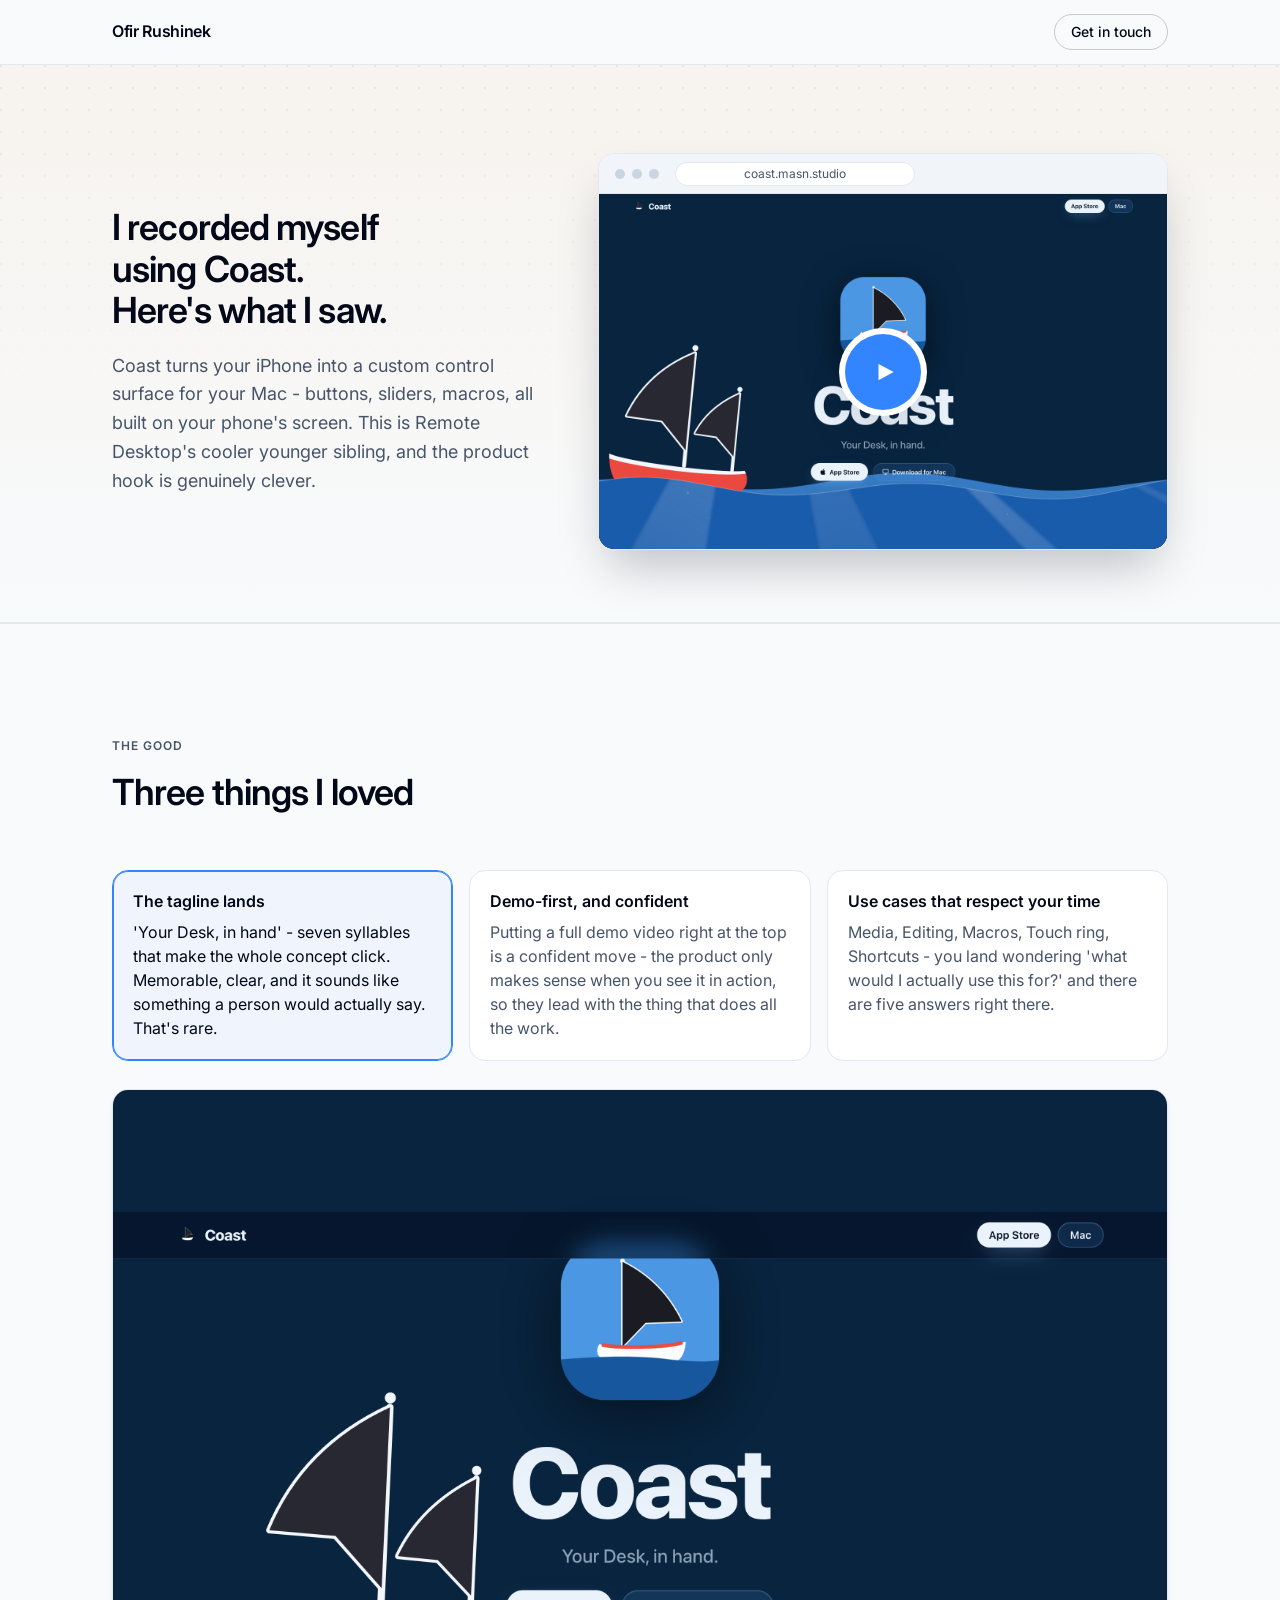
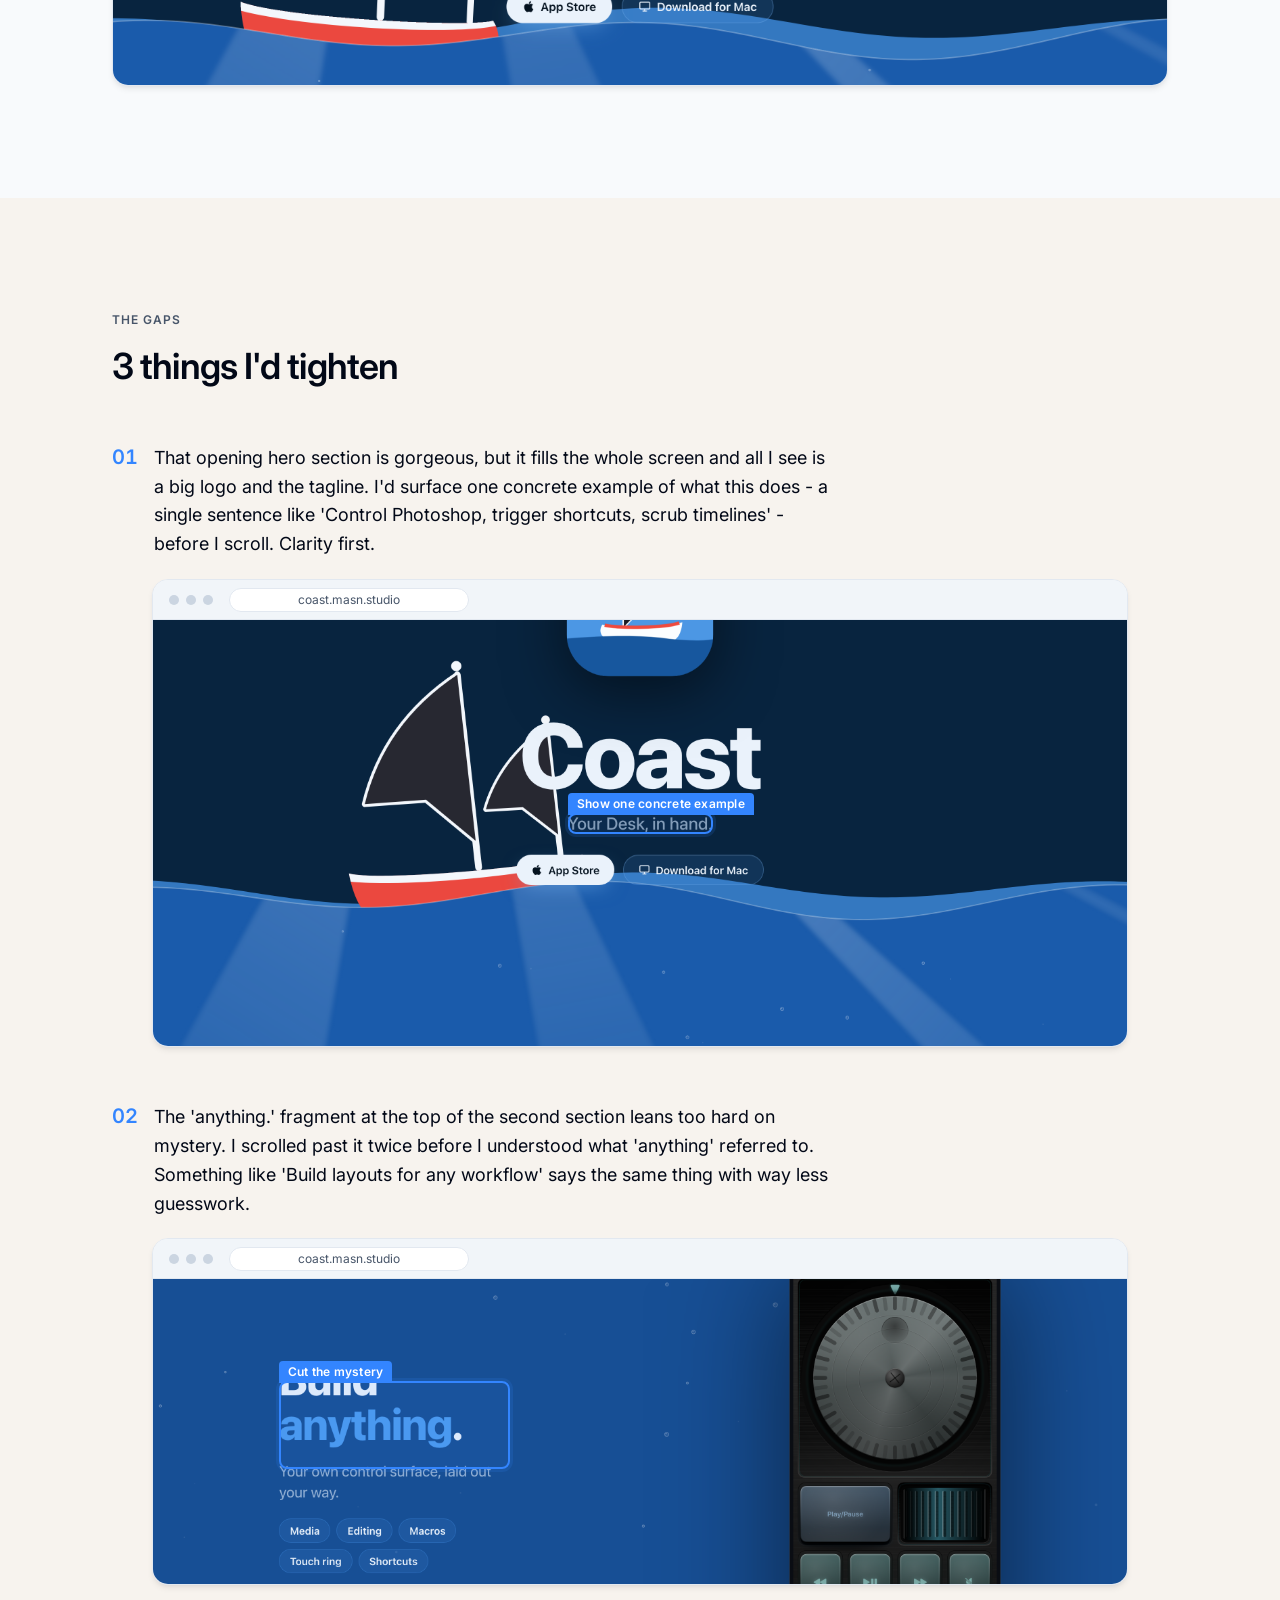
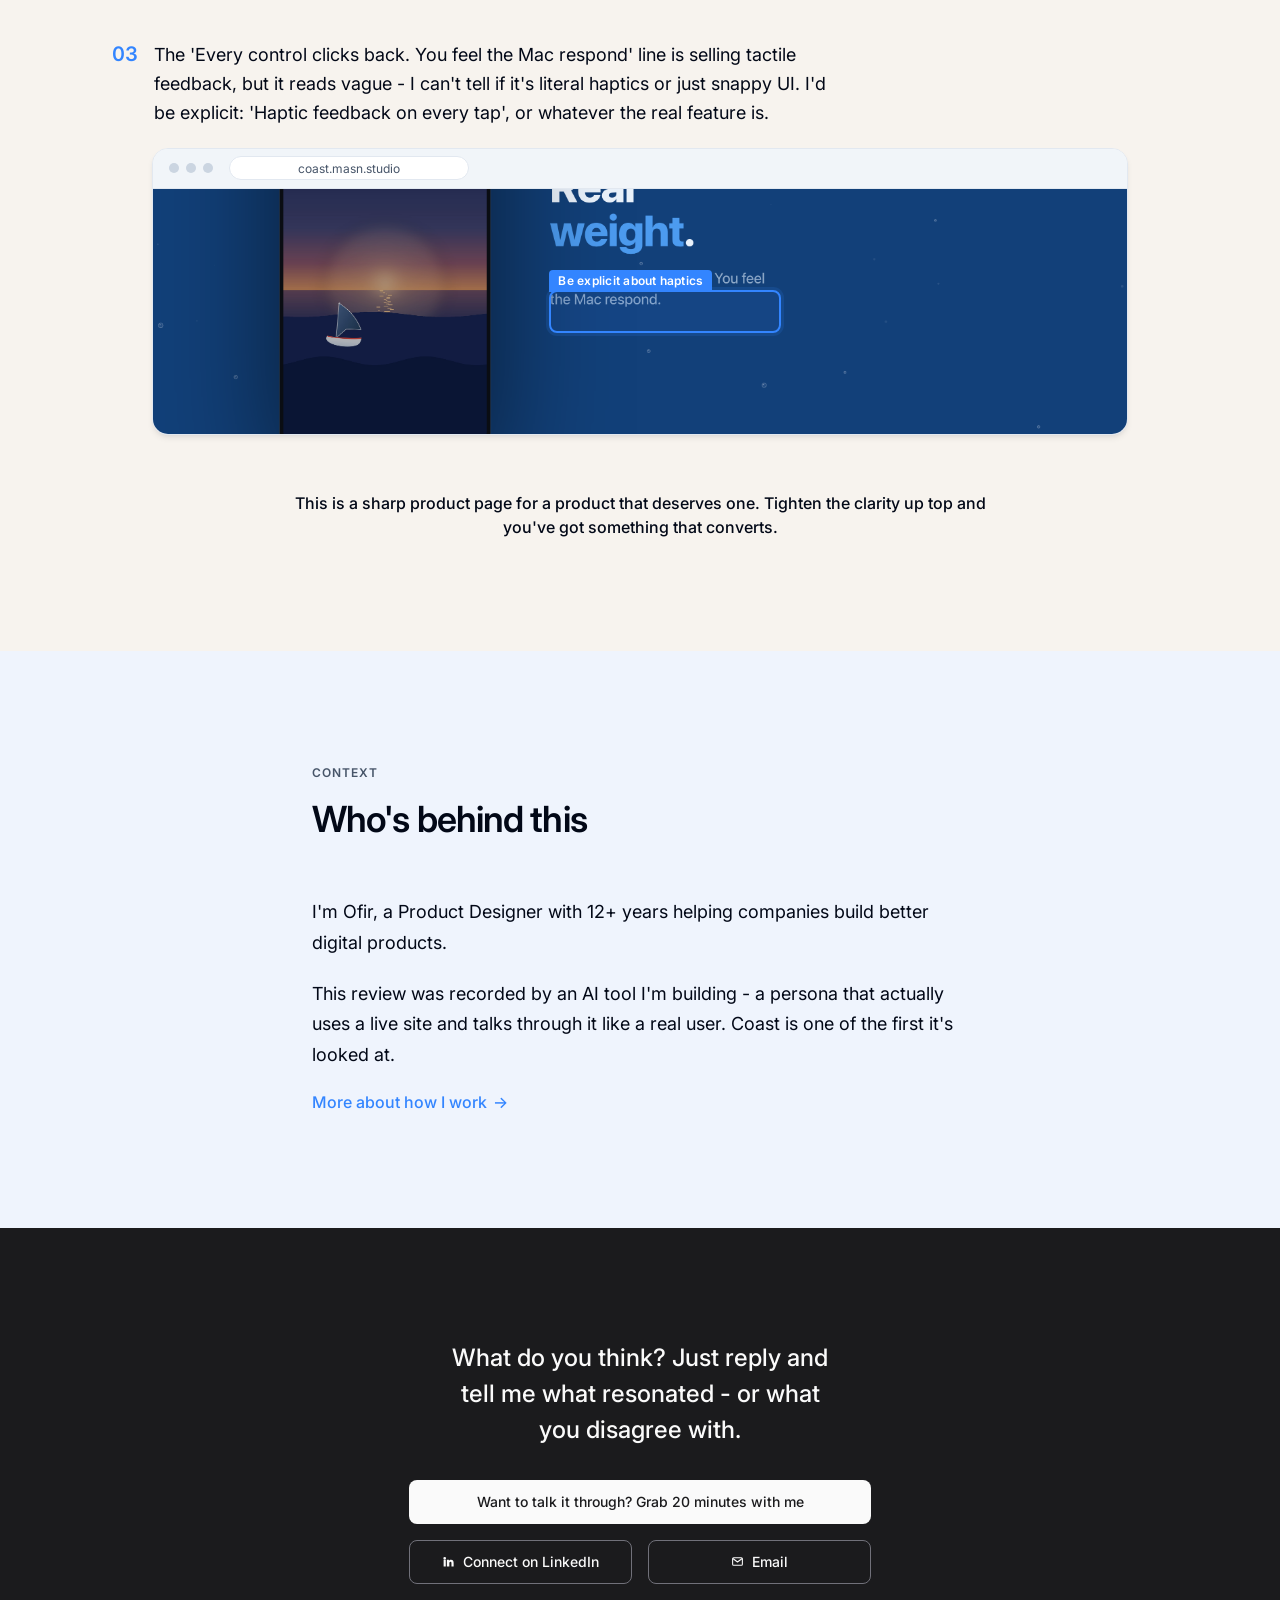
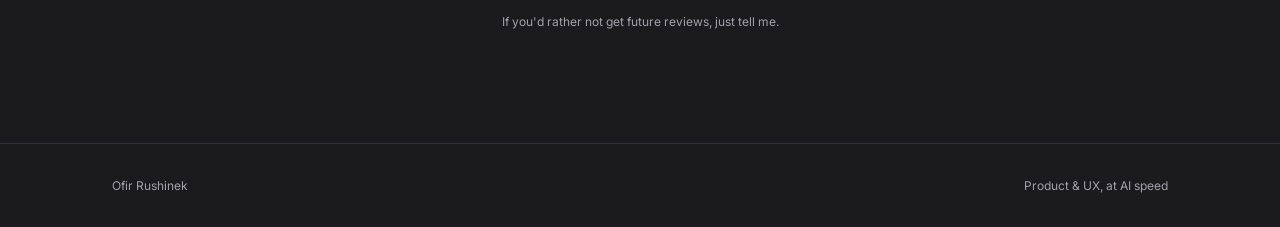
==== commit 7c46fed0: "Restore interactive tabbed component on r/coast "Three things I loved" Rebuild the "Three things I l" ====
--- a/r/coast/index.html
+++ b/r/coast/index.html
@@ -106,10 +106,12 @@
    reads on light imagery without washing the poster. */
 .shot.is-playing .player-ui { opacity: 0; pointer-events: none; }
 
-/* ---- THREE THINGS I LOVED: three clean tiles ----------------------------- */
-/* A row of 3 equal cards, each carrying a title + description. No selection
-   state, no preview, no annotation - just three clean statements. Reuses the
-   .section-head / card vocabulary and existing type tokens. Zero new tokens. */
+/* ---- THREE THINGS I LOVED: selectable tiles ------------------------------ */
+/* A row of 3 tiles; each tile is a big select-one button carrying BOTH its
+   title and its description. Exactly one is active (first by default). One
+   shared preview area sits beneath and shows the active tile's clean capture.
+   Selected = --accent border doubled by an inner ring (no reflow) + --tone-cool
+   fill. Reuses the .shot-plain frame for the preview. Zero new tokens. */
 .tile-row {
   display: grid;
   grid-template-columns: repeat(3, minmax(0, 1fr));
@@ -119,10 +121,29 @@
   display: flex;
   flex-direction: column;
   gap: 8px;
+  -webkit-appearance: none;
+          appearance: none;
+  text-align: left;
+  cursor: pointer;
   background: var(--card);
   border: 1px solid var(--border);
   border-radius: var(--radius-lg);
   padding: 20px;
+  font: inherit;
+  color: inherit;
+  transition: border-color 120ms ease, background-color 120ms ease, box-shadow 120ms ease;
+}
+.tile:hover { border-color: var(--line); }
+.tile:focus-visible {
+  outline: 2px solid var(--ring);
+  outline-offset: 2px;
+}
+.tile.is-active {
+  border-color: var(--accent);
+  background: var(--tone-cool);
+  /* inner ring doubles the 1px border to read as a 2px accent frame with no
+     layout shift when a tile becomes active. */
+  box-shadow: inset 0 0 0 1px var(--accent);
 }
 .tile-title {
   font-size: var(--text-h3);
@@ -135,6 +156,14 @@
   line-height: 1.5;
   color: var(--foreground-secondary);
 }
+.tile.is-active .tile-desc { color: var(--foreground); }
+/* shared preview area beneath the row */
+.tile-preview { margin-top: 28px; }
+.tile-panel { display: none; }
+.tile-panel.is-active { display: block; }
+/* bar-less variant of the .shot frame: a clean framed capture, no chrome */
+.shot-plain { margin: 0; }
+.shot-plain .shot-canvas { border-radius: inherit; }
 
 /* ---- 3 THINGS I'D TIGHTEN: stacked annotated screenshots (centerpiece) --- */
 .fix { margin-top: 56px; }
@@ -391,6 +420,7 @@
   .annot-label { height: 20px; font-size: 11px; padding: 0 7px; }
   /* tiles stack to a single column so the title + description stay readable */
   .tile-row { grid-template-columns: minmax(0, 1fr); gap: 12px; }
+  .tile-preview { margin-top: 20px; }
   /* the closing buttons stack full-width on phones, primary above the two
      secondaries in a single full-width column, matching the .contact action-row
      mobile treatment. width:auto lets the block fill the padded column. */
@@ -459,8 +489,9 @@
 </section>
 
 <!-- ==========================================================================
-     2. THREE THINGS I LOVED - three clean tiles (title + description).
-     No preview, no selection, no annotations.
+     2. THREE THINGS I LOVED - three selectable tiles (title + description
+     together), one shared preview beneath. First tile active by default.
+     Each preview is a CLEAN capture of coast.masn.studio - no annotations.
      ========================================================================== -->
 <section class="section pillars">
   <div class="wrap">
@@ -468,18 +499,49 @@
       <p class="eyebrow">The good</p>
       <h2>Three things I loved</h2>
     </div>
-    <div class="tile-row">
-      <div class="tile">
-        <span class="tile-title">The tagline lands</span>
-        <span class="tile-desc">'Your Desk, in hand' - seven syllables that make the whole concept click. Memorable, clear, and it sounds like something a person would actually say. That's rare.</span>
+    <div class="tiles" id="winTiles">
+      <div class="tile-row" role="tablist" aria-label="Three things I loved">
+        <button type="button" class="tile is-active" role="tab" id="wt1" aria-controls="wp1" aria-selected="true">
+          <span class="tile-title">The tagline lands</span>
+          <span class="tile-desc">'Your Desk, in hand' - seven syllables that make the whole concept click. Memorable, clear, and it sounds like something a person would actually say. That's rare.</span>
+        </button>
+        <button type="button" class="tile" role="tab" id="wt2" aria-controls="wp2" aria-selected="false" tabindex="-1">
+          <span class="tile-title">Demo-first, and confident</span>
+          <span class="tile-desc">Putting a full demo video right at the top is a confident move - the product only makes sense when you see it in action, so they lead with the thing that does all the work.</span>
+        </button>
+        <button type="button" class="tile" role="tab" id="wt3" aria-controls="wp3" aria-selected="false" tabindex="-1">
+          <span class="tile-title">Use cases that respect your time</span>
+          <span class="tile-desc">Media, Editing, Macros, Touch ring, Shortcuts - you land wondering 'what would I actually use this for?' and there are five answers right there.</span>
+        </button>
       </div>
-      <div class="tile">
-        <span class="tile-title">Demo-first, and confident</span>
-        <span class="tile-desc">Putting a full demo video right at the top is a confident move - the product only makes sense when you see it in action, so they lead with the thing that does all the work.</span>
-      </div>
-      <div class="tile">
-        <span class="tile-title">Use cases that respect your time</span>
-        <span class="tile-desc">Media, Editing, Macros, Touch ring, Shortcuts - you land wondering 'what would I actually use this for?' and there are five answers right there.</span>
+
+      <div class="tile-preview">
+        <div class="tile-panel is-active" role="tabpanel" id="wp1" aria-labelledby="wt1">
+          <figure class="shot shot-plain">
+            <div class="shot-canvas">
+              <img src="/assets/r/coast/tab-hero.png" width="2880" height="1624" loading="lazy" decoding="async"
+                   alt="The Coast hero: the boat logo, the 'Coast' wordmark and the 'Your Desk, in hand.' tagline above the App Store and Download for Mac buttons.">
+            </div>
+          </figure>
+        </div>
+
+        <div class="tile-panel" role="tabpanel" id="wp2" aria-labelledby="wt2" hidden>
+          <figure class="shot shot-plain">
+            <div class="shot-canvas">
+              <img src="/assets/r/coast/tab-demo.png" width="2880" height="1348" loading="lazy" decoding="async"
+                   alt="The Coast demo video near the top of the page: a Mac running a pixel-art editor with the Coast iPhone control surface (Pencil, Eraser, Move, Macros, touch ring) driving it.">
+            </div>
+          </figure>
+        </div>
+
+        <div class="tile-panel" role="tabpanel" id="wp3" aria-labelledby="wt3" hidden>
+          <figure class="shot shot-plain">
+            <div class="shot-canvas">
+              <img src="/assets/r/coast/tab-usecases.png" width="2880" height="1764" loading="lazy" decoding="async"
+                   alt="The Coast 'Build anything.' section: the Media, Editing, Macros, Touch ring and Shortcuts use-case chips beside a phone showing a control surface.">
+            </div>
+          </figure>
+        </div>
       </div>
     </div>
   </div>
@@ -642,6 +704,48 @@
 })();
 </script>
 
+<!-- Three-things-I-loved tiles: click (or arrow-key) a tile to select it and
+     show its clean capture in the shared preview beneath. First tile is
+     selected on load. No new tokens, no new markup vocabulary - the preview
+     reuses the .shot frame. Same component as /r/templateson and /r/oats. -->
+<script>
+(function () {
+  var group = document.getElementById("winTiles");
+  if (!group) return;
+  var tabs = [].slice.call(group.querySelectorAll(".tile"));
+  var panels = [].slice.call(group.querySelectorAll(".tile-panel"));
+
+  function activate(i, focus) {
+    tabs.forEach(function (t, j) {
+      var on = j === i;
+      t.classList.toggle("is-active", on);
+      t.setAttribute("aria-selected", on ? "true" : "false");
+      t.tabIndex = on ? 0 : -1;
+      if (on && focus) t.focus();
+    });
+    panels.forEach(function (p, j) {
+      var on = j === i;
+      p.classList.toggle("is-active", on);
+      if (on) { p.removeAttribute("hidden"); } else { p.setAttribute("hidden", ""); }
+    });
+  }
+
+  tabs.forEach(function (t, i) {
+    t.addEventListener("click", function () { activate(i, false); });
+    t.addEventListener("keydown", function (e) {
+      var n;
+      if (e.key === "ArrowRight" || e.key === "ArrowDown") { n = (i + 1) % tabs.length; }
+      else if (e.key === "ArrowLeft" || e.key === "ArrowUp") { n = (i - 1 + tabs.length) % tabs.length; }
+      else if (e.key === "Home") { n = 0; }
+      else if (e.key === "End") { n = tabs.length - 1; }
+      else { return; }
+      e.preventDefault();
+      activate(n, true);
+    });
+  });
+})();
+</script>
+
 <footer class="site-footer">
   <div class="wrap footer-inner">
     <p>Ofir Rushinek</p>
